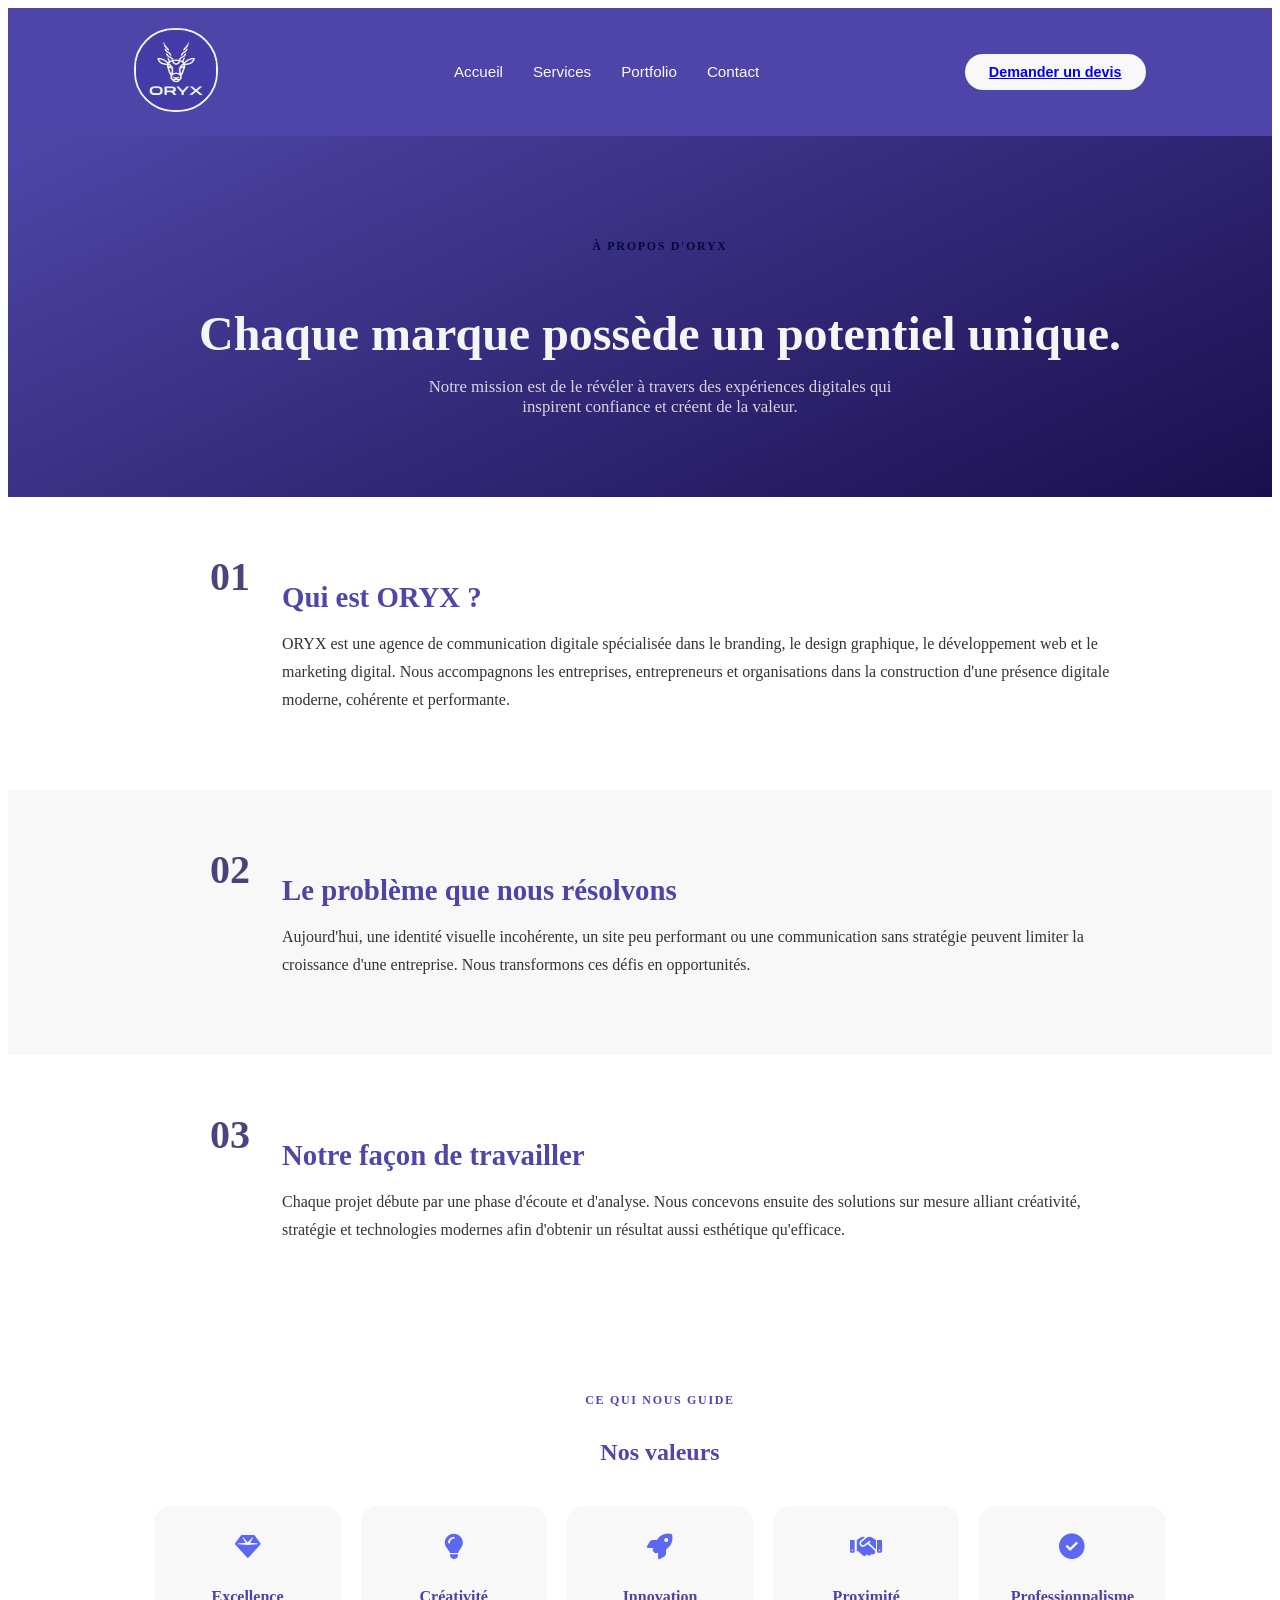
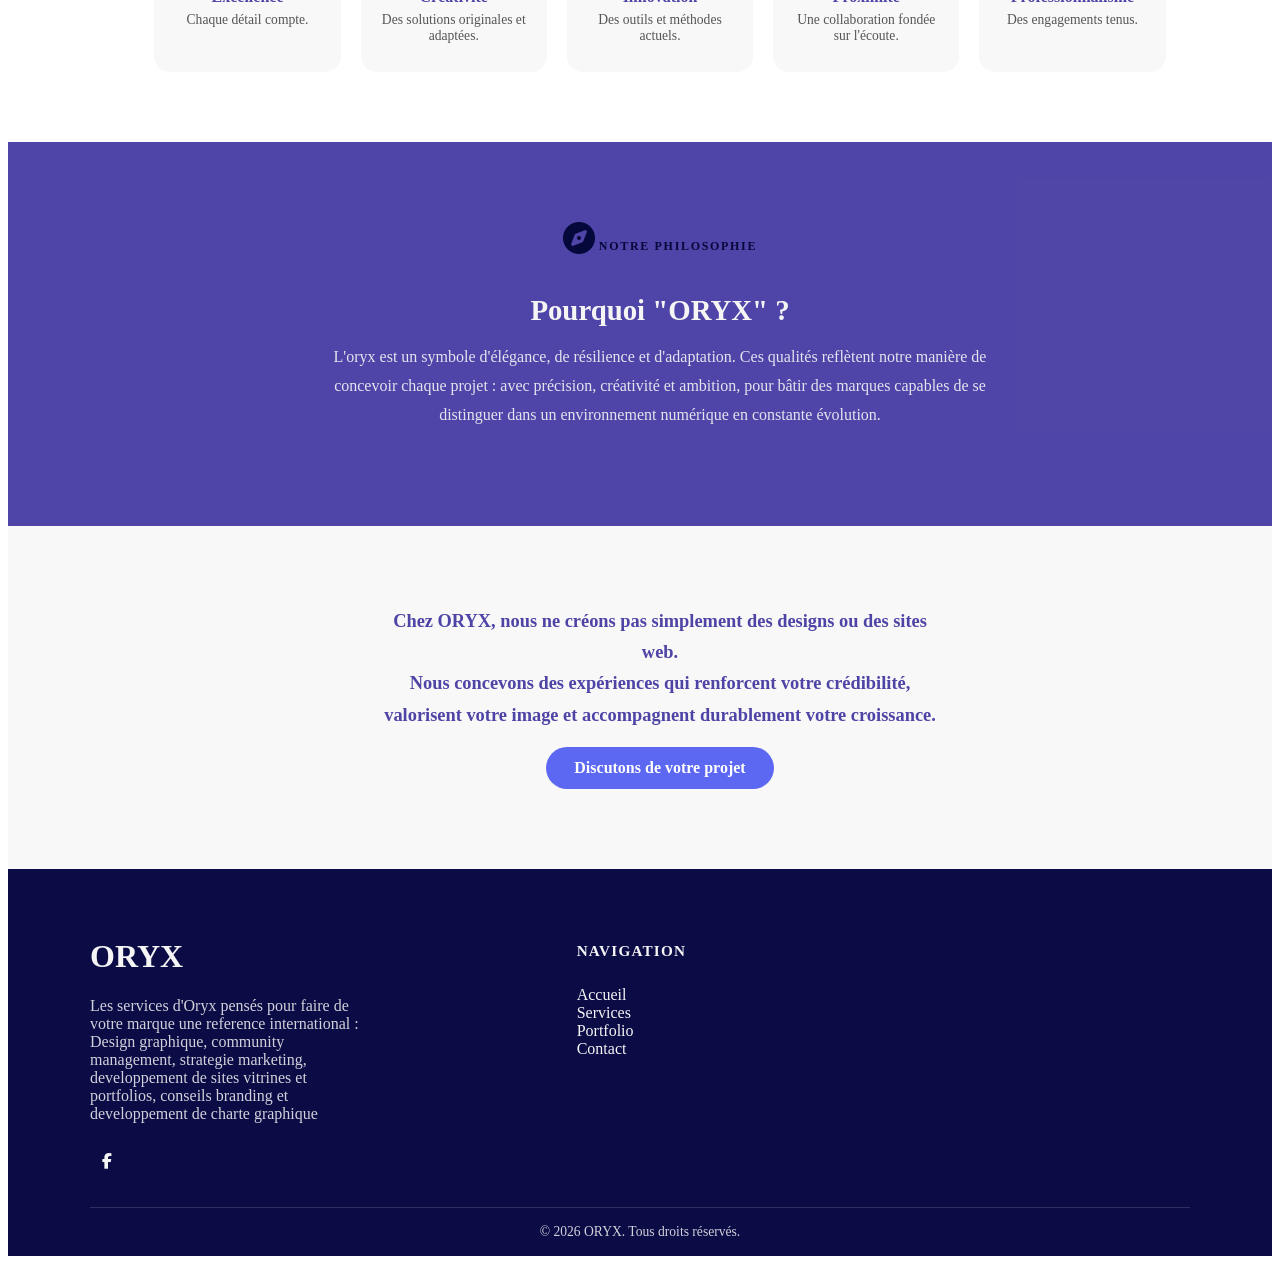
==== a_propos_2.html @ 918671f8 "correction des liens cassés" ====
<!DOCTYPE html>
<html lang="fr">

<head>
    <meta charset="UTF-8">
    <meta name="viewport" content="width=device-width, initial-scale=1.0">
    <meta name="description" content="À propos d'ORYX — agence de communication digitale : branding, design graphique, développement web et marketing digital.">
    <title>À propos — ORYX</title>
    <link rel="stylesheet" href="https://cdnjs.cloudflare.com/ajax/libs/font-awesome/6.5.1/css/all.min.css">
    <link rel="stylesheet" href="a_propos_2.css"> </head>

<body>
    <header class="main-header">
        <div class="logo"> <img src="oryx_2_logo.png" style="height: 80px; width: 80px; border-radius: 40px; border: 2px solid #F1f1f1"> </div> <button class="burger" id="burgerBtn" aria-label="Ouvrir le menu">     <i class="fa-solid fa-bars"></i>   </button>
        <nav class="navigation">
            <ul class="nav-links" style="list-style: none;">
                <li><span id="cta-devis-whatsapp-mobile" class="CTA-mobile" style="color: #12058abd;">Demander un devis</span></li>
                <li><a href="index.html#accueil">Accueil</a></li>
                <li><a href="index.html#services">Services</a></li>
                <li><a href="index.html#portfolio">Portfolio</a></li>
                <li><a href="index.html#contact">Contact</a></li>
            </ul>
        </nav>
        <!-- 3. Le Bouton d'action sécurisé pour contrer les bots -->
        <div class="header-action"> <span id="cta-devis-whatsapp" class="CTA">Demander un devis</span> </div>
    </header>
    <!-- ===================================================== 1. ACCROCHE ====================================================== -->
    <section class="about-hero">
        <div class="container text-center"> <span class="about-eyebrow">À propos d'ORYX</span>
            <h1>Chaque marque possède un potentiel unique.</h1>
            <p class="about-hero-text">Notre mission est de le révéler à travers des expériences digitales qui inspirent confiance et créent de la valeur.</p>
        </div>
    </section>
    <!-- ===================================================== 2. QUI EST ORYX ====================================================== -->
    <section class="about-block">
        <div class="container">
            <div class="about-block-inner"> <span class="about-number">01</span>
                <div>
                    <h2>Qui est ORYX ?</h2>
                    <p>ORYX est une agence de communication digitale spécialisée dans le branding, le design graphique, le développement web et le marketing digital. Nous accompagnons les entreprises, entrepreneurs et organisations dans la construction d'une
                        présence digitale moderne, cohérente et performante.</p>
                </div>
            </div>
        </div>
    </section>
    <!-- ===================================================== 3. LE PROBLEME QUE VOUS RESOLVEZ ====================================================== -->
    <section class="about-block about-block-alt">
        <div class="container">
            <div class="about-block-inner"> <span class="about-number">02</span>
                <div>
                    <h2>Le problème que nous résolvons</h2>
                    <p>Aujourd'hui, une identité visuelle incohérente, un site peu performant ou une communication sans stratégie peuvent limiter la croissance d'une entreprise. Nous transformons ces défis en opportunités.</p>
                </div>
            </div>
        </div>
    </section>
    <!-- ===================================================== 4. NOTRE FACON DE TRAVAILLER ====================================================== -->
    <section class="about-block">
        <div class="container">
            <div class="about-block-inner"> <span class="about-number">03</span>
                <div>
                    <h2>Notre façon de travailler</h2>
                    <p>Chaque projet débute par une phase d'écoute et d'analyse. Nous concevons ensuite des solutions sur mesure alliant créativité, stratégie et technologies modernes afin d'obtenir un résultat aussi esthétique qu'efficace.</p>
                </div>
            </div>
        </div>
    </section>
    <!-- ===================================================== 5. NOS VALEURS ====================================================== -->
    <section class="values-section">
        <div class="container">
            <div class="text-center mb-4"> <span class="about-eyebrow">Ce qui nous guide</span>
                <h2>Nos valeurs</h2>
            </div>
            <div class="value-grid">
                <div class="value-card"> <i class="fa-solid fa-gem"></i>
                    <h3>Excellence</h3>
                    <p>Chaque détail compte.</p>
                </div>
                <div class="value-card"> <i class="fa-solid fa-lightbulb"></i>
                    <h3>Créativité</h3>
                    <p>Des solutions originales et adaptées.</p>
                </div>
                <div class="value-card"> <i class="fa-solid fa-rocket"></i>
                    <h3>Innovation</h3>
                    <p>Des outils et méthodes actuels.</p>
                </div>
                <div class="value-card"> <i class="fa-solid fa-handshake"></i>
                    <h3>Proximité</h3>
                    <p>Une collaboration fondée sur l'écoute.</p>
                </div>
                <div class="value-card"> <i class="fa-solid fa-circle-check"></i>
                    <h3>Professionnalisme</h3>
                    <p>Des engagements tenus.</p>
                </div>
            </div>
        </div>
    </section>
    <!-- ===================================================== NOTRE PHILOSOPHIE ====================================================== -->
    <section class="philosophy-section">
        <div class="container">
            <div class="philosophy-inner"> <i class="fa-solid fa-compass philosophy-icon" style="color: #05083a;"></i> <span class="about-eyebrow" style="color: #05083a">Notre philosophie</span>
                <h2>Pourquoi "ORYX" ?</h2>
                <p>L'oryx est un symbole d'élégance, de résilience et d'adaptation. Ces qualités reflètent notre manière de concevoir chaque projet : avec précision, créativité et ambition, pour bâtir des marques capables de se distinguer dans un environnement
                    numérique en constante évolution.</p>
            </div>
        </div>
    </section>
    <!-- ===================================================== 6. CONCLUSION ====================================================== -->
    <section class="about-conclusion">
        <div class="container text-center">
            <p>Chez ORYX, nous ne créons pas simplement des designs ou des sites web.<br>Nous concevons des expériences qui renforcent votre crédibilité, valorisent votre image et accompagnent durablement votre croissance.</p> <a href="index.html#contact"
                class="btn btn-primary mt-3">Discutons de votre projet</a> </div>
    </section>
    <!-- ===================================================== Footer ====================================================== -->
    <footer class="site-footer pt-5 pb-3 mt-5">
        <div class="container">
            <div class="row g-4 footer-row">
                <div class="col-12 col-md-4">
                    <h1 class="titre fs-4" style="color: whitesmoke;">ORYX</h1>
                    <p class="mt-2 mb-0" style="max-width: 34ch;"> Les services d'Oryx pensés pour faire de votre marque une reference international : Design graphique, community management, strategie marketing, developpement de sites vitrines et portfolios, conseils branding et developpement de charte
                        graphique </p>
                    <div class="social-footer"> <a href="https://www.facebook.com/settings?tab=profile&view" aria-label="Facebook"><i class="fab fa-facebook-f" style="margin-right:10px;"></i></a></div>

                </div>
                <div class="col-6 col-md-4">
                    <h5>Navigation</h5>
                    <ul class="list-unstyled mt-3" style="list-style: none;">
                        <li><a href="index.html#accueil">Accueil</a></li>
                        <li><a href="index.html#services">Services</a></li>
                        <li><a href="index.html#portfolio">Portfolio</a></li>
                        <li><a href="index.html#contact">Contact</a></li>
                    </ul>
                </div>
            </div>
            <div class="footer-bottom text-center pt-3 mt-4"> &copy; <span id="year"></span> ORYX. Tous droits réservés. </div>
        </div>
    </footer>
    <script>
        document.getElementById('year').textContent = new Date().getFullYear();
    </script>
    <script>
        window.addEventListener('DOMContentLoaded', () => {
            const indicatifPays = "227";
            const partie1 = "81";
            const partie2 = "08";
            const partie3 = "39";
            const partie4 = "51";
            const message = "Bonjour M. le CEO de la marque Oryx, je souhaite obtenir un devis pour mon projet Merci! ";
            const messageEncode = encodeURIComponent(message);
            const lienWhatsappDevis = `https://wa.me/${indicatifPays}${partie1}${partie2}${partie3}${partie4}?text=${messageEncode}`;

            // Injection du bouton dans le site version desktop   
            const conteneur1 = document.getElementById('cta-devis-whatsapp');
            if (conteneur1) {
                conteneur1.innerHTML = `<a href="${lienWhatsappDevis} " target="_blank " class="btn-devis ">Demander un devis</a>`;
            }
            // Injection du bouton dans le menu mobile 
            const conteneur2 = document.getElementById('cta-devis-whatsapp-mobile');
            if (conteneur2) {
                conteneur2.innerHTML = `<a href="${lienWhatsappDevis} " target="_blank " class="btn-devis ">Demander un devis</a>`;
            }

        });
    </script>
    <script>
        const burgerBtn = document.getElementById('burgerBtn');
        const navLinks = document.querySelector('.nav-links');
        if (burgerBtn && navLinks) {
            burgerBtn.addEventListener('click', () => {
                navLinks.classList.toggle('open');
            });
            navLinks.querySelectorAll('a').forEach(el => {
                el.addEventListener('click', () => {
                    navLinks.classList.remove('open');
                });
            });
        }
    </script>
</body>

</html>
---- a_propos_2.css ----
/* =========================================== ========== PAGE "À PROPOS" =========================================== =========== */

 :root {
    --bleu-marine: rgb(11, 11, 70);
    --bleu-bloc: rgb(10, 10, 179);
    --rouge: rgb(240, 5, 5);
    --gris-clair: rgb(241, 238, 238);
    --bleu-ergonomie: rgb(39, 93, 158);
    --bleu-time: rgb(19, 19, 167);
    --bleu-heure: rgb(45, 45, 214);
    --bleu-header: rgb(240, 240, 248);
    --radius: 16px;
    --ease: 220ms cubic-bezier(.22, .61, .36, 1);
    --font-display: 'Fraunces', Georgia, serif;
    --font-body: 'Poppins', sans-serif;
}

.container {
    width: 100%;
    max-width: 1100px;
    margin: 0 auto;
    padding: 0 20px;
}

.row {
    display: flex;
    flex-wrap: wrap;
    margin: 0 -0.75rem;
}

.col-12 {
    flex: 0 0 100%;
    max-width: 100%;
    padding: 0 0.75rem;
}

.col-6 {
    flex: 0 0 50%;
    max-width: 50%;
    padding: 0 0.75rem;
}

.mb-4 {
    margin-bottom: 1.5rem;
}

.mt-2 {
    margin-top: 0.5rem;
}

.mt-3 {
    margin-top: 1rem;
}

.mt-4 {
    margin-top: 1.5rem;
}

.pt-3 {
    padding-top: 1rem;
}

.pt-5 {
    padding-top: 3rem;
}

.pb-3 {
    padding-bottom: 1rem;
}

.text-center {
    text-align: center;
}

.list-unstyled {
    list-style: none;
    padding-left: 0;
}

@media (min-width: 768px) {
    .col-md-4 {
        flex: 0 0 33.3333%;
        max-width: 33.3333%;
    }
}


/* =========================================== ========== HEADER / NAV =========================================== ========== */

.main-header {
    display: flex;
    align-items: center;
    justify-content: space-between;
    padding: 20px 10%;
    font-family: 'Arial', sans-serif;
    background: #12058abd;
}

.nav-links {
    display: flex;
    list-style: none;
    gap: 30px;
    margin: 0;
    padding: 0;
}

.nav-links a {
    text-decoration: none;
    color: #F8F8F8;
    font-size: 0.95rem;
    font-weight: 500;
    transition: color 0.3s ease;
    text-transform: none;
}

.nav-links a:hover,
.nav-links a.active {
    color: #111111;
}

.CTA {
    display: inline-block;
    background-color: #f8f8f8;
    color: #12058abd;
    text-decoration: none;
    padding: 10px 24px;
    border-radius: 20px;
    font-size: 0.9rem;
    font-weight: bold;
    transition: background-color 0.3s ease;
}

.CTA-mobile {
    display: none;
    background: none;
    text-decoration: none;
}
.nav-cta-mobile {
    display: none;
}
#cta-devis-whatsapp-mobile{
    display: none;
}
.burger {
    display: none;
    background: none;
    border: none;
    color: #F8F8F8;
    font-size: 1.5rem;
    padding: 10px;
    cursor: pointer;
}


/* =========================================== ========== CONTENU =========================================== ========== */

.about-eyebrow {
    display: inline-block;
    text-transform: uppercase;
    letter-spacing: 0.14em;
    font-size: 0.75rem;
    font-weight: 700;
    color: #12058abd;
    margin-bottom: 0.75rem;
}

.about-hero {
    background: linear-gradient(155deg, #12058abd 0%, #1a0f4d 100%);
    color: whitesmoke;
    padding: 100px 10% 80px;
    text-align: center;
}

.about-hero .about-eyebrow {
    color: #05083a;
}

.about-hero h1 {
    font-size: clamp(1.8rem, 1.2rem + 2.5vw, 3rem);
    font-weight: 800;
    margin-bottom: 1rem;
}

.about-hero-text {
    max-width: 60ch;
    margin: 0 auto;
    font-size: 1.05rem;
    color: rgba(245, 245, 245, 0.85);
}

.about-block {
    padding: 60px 10%;
    background-color: #ffffff;
}

.about-block-alt {
    background-color: #f8f8f8;
}

.about-block-inner {
    display: flex;
    align-items: flex-start;
    gap: 2rem;
    max-width: 900px;
    margin: 0 auto;
}

.about-number {
    font-size: 2.5rem;
    font-weight: 800;
    color: #0b044ebd;
    line-height: 1;
    flex: 0 0 auto;
}

.about-block-inner h2 {
    color: #12058abd;
    font-weight: 700;
    margin-bottom: 0.75rem;
    font-size: clamp(1.4rem, 1.2rem + 1vw, 1.8rem);
}

.about-block-inner p {
    color: #333;
    line-height: 1.75;
    font-size: 1rem;
}

.values-section {
    padding: 70px 10%;
    background-color: #ffffff;
    text-align: center;
}

.values-section h2 {
    color: #12058abd;
    font-weight: 700;
}

.value-grid {
    display: grid;
    grid-template-columns: repeat(5, 1fr);
    gap: 1.25rem;
    margin-top: 2.5rem;
}

.value-card {
    background-color: #f8f8f8;
    border-radius: 16px;
    padding: 1.75rem 1.25rem;
    transition: transform 0.25s ease, boxshadow 0.25s ease;
}

.value-card:hover {
    transform: translateY(-6px);
    box-shadow: 0 12px 24px rgba(18, 5, 138, 0.12);
}

.value-card i {
    font-size: 1.6rem;
    color: #5c67f2;
    margin-bottom: 0.75rem;
}

.value-card h3 {
    font-size: 1rem;
    font-weight: 700;
    color: #12058abd;
    margin-bottom: 0.4rem;
}

.value-card p {
    font-size: 0.85rem;
    color: #555;
    margin: 0;
}

.philosophy-section {
    background: #12058abd;
    color: whitesmoke;
    padding: 80px 10%;
    text-align: center;
}

.philosophy-inner {
    max-width: 700px;
    margin: 0 auto;
}

.philosophy-icon {
    font-size: 2rem;
    color: #f8c5c5;
    margin-bottom: 1rem;
}

.philosophy-section .about-eyebrow {
    color: #f8c5c5;
}

.philosophy-section h2 {
    font-size: clamp(1.4rem, 1.1rem + 1.2vw, 1.8rem);
    font-weight: 700;
    margin-bottom: 1rem;
}

.philosophy-section p {
    line-height: 1.8;
    color: rgba(245, 245, 245, 0.9);
}

.about-conclusion {
    padding: 80px 10%;
    background-color: #f8f8f8;
    text-align: center;
}

.about-conclusion p {
    max-width: 60ch;
    margin: 0 auto;
    font-size: clamp(1rem, 0.9rem + 0.5vw, 1.15rem);
    font-weight: 600;
    color: #12058abd;
    line-height: 1.7;
}

.btn {
    padding: 12px 28px;
    border-radius: 25px;
    text-decoration: none;
    font-weight: bold;
    display: inline-block;
}

.btn-primary {
    background-color: #5c67f2;
    color: #ffffff;
}


/* =========================================== ========== Footer =========================================== ========== */

footer.site-footer {
    background-color: var(--bleu-marine);
    color: rgba(245, 245, 245, 0.85);
}

footer.site-footer a {
    color: whitesmoke;
    text-decoration: none;
    transition: color var(--ease);
}

footer.site-footer a:hover {
    color: yellow;
}

footer.site-footer h5 {
    font-family: 'poppins';
    font-weight: 600;
    color: whitesmoke;
    font-size: 0.95rem;
    text-transform: uppercase;
    letter-spacing: 0.08em;
}

.footer-bottom {
    border-top: 1px solid rgba(245, 245, 245, 0.15);
    font-size: 0.85rem;
}

.footer-row {
    display: flex;
    flex-wrap: wrap;
    justify-content: flex-start;
    gap: 6rem;
    width: 100%;
}

.social-footer a {
    display: inline-flex;
    align-items: center;
    justify-content: center;
    width: 44px;
    height: 44px;
}


/* =========================================== ========== RESPONSIVE — TABLETTE (≤ 900px) =========================================== ========== */

@media (max-width: 900px) {
    .value-grid {
        grid-template-columns: repeat(2, 1fr);
    }
    .about-block-inner {
        flex-direction: column;
        gap: 0.75rem;
    }
}


/* =========================================== ========== RESPONSIVE — MOBILE (≤ 768px) : header / burger =========================================== ========== */

@media (max-width: 768px) {
    .main-header {
            position: relative;
            padding: 15px 5%;
            justify-content: space-between;
        }
        .logo {
            order: 1;
        }
        .header-action {
            display: none;
        }
        .burger {
            display: block;
            order: 2;
            margin-left: auto;
        }
        .nav-links {
            display: none;
            position: absolute;
            top: 100%;
            left: 0;
            right: 0;
            flex-direction: column;
            background: #12058abd;
            padding: 20px;
            gap: 16px;
            z-index: 10;
        }
        .nav-links.open {
            display: flex;
        }
        .nav-links a {
            display: block;
            padding: 10px 4px;
        }
        #cta-devis-whatsapp-mobile {
            display: inline-block;
            background-color: #f8f8f8;
            color: #12058abd;
            text-decoration: none;
            padding: 10px 24px;
            border-radius: 20px;
            font-weight: bold;
            text-align: center;
            cursor: pointer;
        }
}

.nav-cta-mobile {
    order: -1;
}

.CTA-mobile {
    display: inline-block;
    background-color: #f8f8f8;
    color: #12058abd;
    text-decoration: none;
    padding: 10px 24px;
    border-radius: 20px;
    font-weight: bold;
    text-align: center;
}


/* =========================================== ========== RESPONSIVE — PETIT MOBILE (≤ 600px) ===================================================== */

@media (max-width: 600px) {
    .value-grid {
        grid-template-columns: 1fr;
    }
    .about-hero,
    .about-block,
    .values-section,
    .philosophy-section,
    .about-conclusion {
        padding-left: 6%;
        padding-right: 6%;
    }
    .footer-row {
        flex-direction: column;
        gap: 2rem;
    }
}
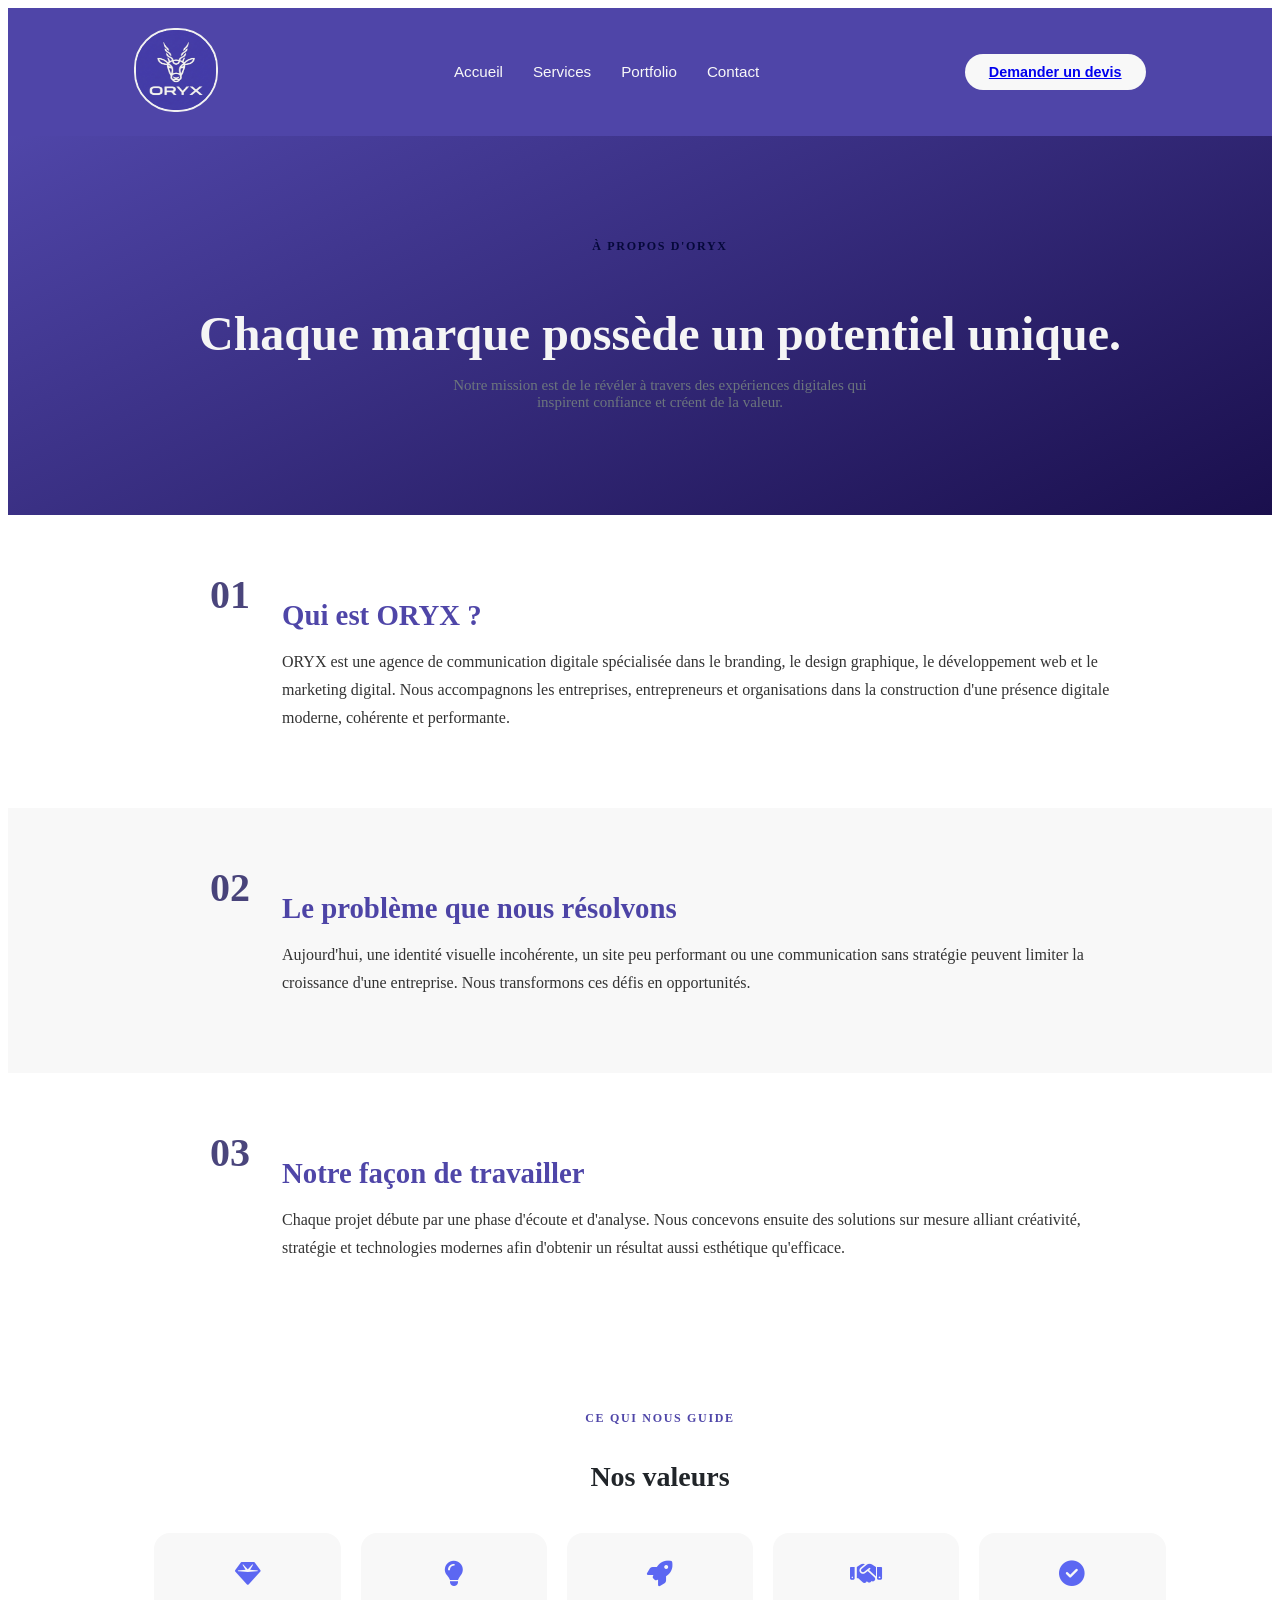
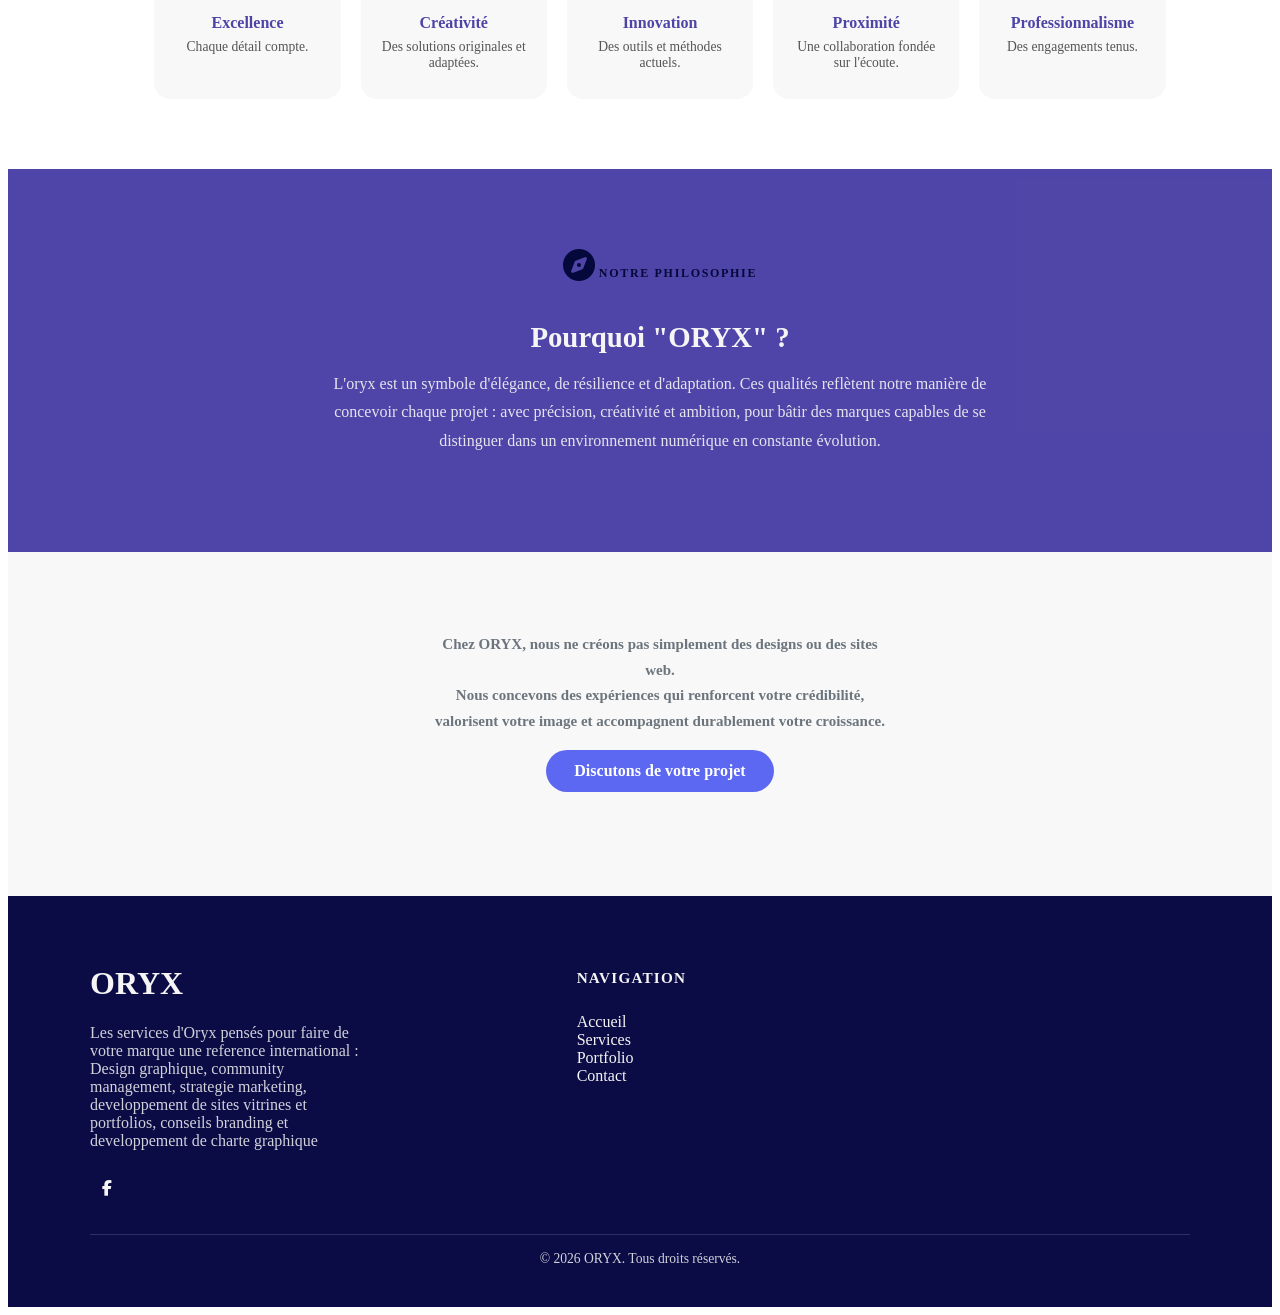
==== commit 91ad3f36: "modification du portfolio, de la section contact, créaton du dossier api et du fichier contact.js" ====
--- a/a_propos_2.html
+++ b/a_propos_2.html
@@ -7,7 +7,9 @@
     <meta name="description" content="À propos d'ORYX — agence de communication digitale : branding, design graphique, développement web et marketing digital.">
     <title>À propos — ORYX</title>
     <link rel="stylesheet" href="https://cdnjs.cloudflare.com/ajax/libs/font-awesome/6.5.1/css/all.min.css">
-    <link rel="stylesheet" href="a_propos_2.css"> </head>
+    <link rel="stylesheet" href="a_propos_2.css">
+    <link rel="stylesheet" href="oryx-effects.css">
+</head>
 
 <body>
     <header class="main-header">
@@ -25,14 +27,14 @@
         <div class="header-action"> <span id="cta-devis-whatsapp" class="CTA">Demander un devis</span> </div>
     </header>
     <!-- ===================================================== 1. ACCROCHE ====================================================== -->
-    <section class="about-hero">
+    <section class="about-hero reveal">
         <div class="container text-center"> <span class="about-eyebrow">À propos d'ORYX</span>
             <h1>Chaque marque possède un potentiel unique.</h1>
             <p class="about-hero-text">Notre mission est de le révéler à travers des expériences digitales qui inspirent confiance et créent de la valeur.</p>
         </div>
     </section>
     <!-- ===================================================== 2. QUI EST ORYX ====================================================== -->
-    <section class="about-block">
+    <section class="about-block reveal">
         <div class="container">
             <div class="about-block-inner"> <span class="about-number">01</span>
                 <div>
@@ -44,7 +46,7 @@
         </div>
     </section>
     <!-- ===================================================== 3. LE PROBLEME QUE VOUS RESOLVEZ ====================================================== -->
-    <section class="about-block about-block-alt">
+    <section class="about-block about-block-alt reveal">
         <div class="container">
             <div class="about-block-inner"> <span class="about-number">02</span>
                 <div>
@@ -55,7 +57,7 @@
         </div>
     </section>
     <!-- ===================================================== 4. NOTRE FACON DE TRAVAILLER ====================================================== -->
-    <section class="about-block">
+    <section class="about-block reveal">
         <div class="container">
             <div class="about-block-inner"> <span class="about-number">03</span>
                 <div>
@@ -68,27 +70,27 @@
     <!-- ===================================================== 5. NOS VALEURS ====================================================== -->
     <section class="values-section">
         <div class="container">
-            <div class="text-center mb-4"> <span class="about-eyebrow">Ce qui nous guide</span>
+            <div class="text-center mb-4 reveal"> <span class="about-eyebrow">Ce qui nous guide</span>
                 <h2>Nos valeurs</h2>
             </div>
             <div class="value-grid">
-                <div class="value-card"> <i class="fa-solid fa-gem"></i>
+                <div class="value-card reveal reveal-delay-1"> <i class="fa-solid fa-gem"></i>
                     <h3>Excellence</h3>
                     <p>Chaque détail compte.</p>
                 </div>
-                <div class="value-card"> <i class="fa-solid fa-lightbulb"></i>
+                <div class="value-card reveal reveal-delay-2"> <i class="fa-solid fa-lightbulb"></i>
                     <h3>Créativité</h3>
                     <p>Des solutions originales et adaptées.</p>
                 </div>
-                <div class="value-card"> <i class="fa-solid fa-rocket"></i>
+                <div class="value-card reveal reveal-delay-3"> <i class="fa-solid fa-rocket"></i>
                     <h3>Innovation</h3>
                     <p>Des outils et méthodes actuels.</p>
                 </div>
-                <div class="value-card"> <i class="fa-solid fa-handshake"></i>
+                <div class="value-card reveal reveal-delay-1"> <i class="fa-solid fa-handshake"></i>
                     <h3>Proximité</h3>
                     <p>Une collaboration fondée sur l'écoute.</p>
                 </div>
-                <div class="value-card"> <i class="fa-solid fa-circle-check"></i>
+                <div class="value-card reveal reveal-delay-2"> <i class="fa-solid fa-circle-check"></i>
                     <h3>Professionnalisme</h3>
                     <p>Des engagements tenus.</p>
                 </div>
@@ -96,7 +98,7 @@
         </div>
     </section>
     <!-- ===================================================== NOTRE PHILOSOPHIE ====================================================== -->
-    <section class="philosophy-section">
+    <section class="philosophy-section reveal">
         <div class="container">
             <div class="philosophy-inner"> <i class="fa-solid fa-compass philosophy-icon" style="color: #05083a;"></i> <span class="about-eyebrow" style="color: #05083a">Notre philosophie</span>
                 <h2>Pourquoi "ORYX" ?</h2>
@@ -106,7 +108,7 @@
         </div>
     </section>
     <!-- ===================================================== 6. CONCLUSION ====================================================== -->
-    <section class="about-conclusion">
+    <section class="about-conclusion reveal">
         <div class="container text-center">
             <p>Chez ORYX, nous ne créons pas simplement des designs ou des sites web.<br>Nous concevons des expériences qui renforcent votre crédibilité, valorisent votre image et accompagnent durablement votre croissance.</p> <a href="index.html#contact"
                 class="btn btn-primary mt-3">Discutons de votre projet</a> </div>
@@ -134,17 +136,18 @@
             </div>
             <div class="footer-bottom text-center pt-3 mt-4"> &copy; <span id="year"></span> ORYX. Tous droits réservés. </div>
         </div>
+
     </footer>
     <script>
         document.getElementById('year').textContent = new Date().getFullYear();
     </script>
     <script>
         window.addEventListener('DOMContentLoaded', () => {
-            const indicatifPays = "227";
-            const partie1 = "81";
-            const partie2 = "08";
-            const partie3 = "39";
-            const partie4 = "51";
+            const indicatifPays = " 227 ";
+            const partie1 = "81 ";
+            const partie2 = "08 ";
+            const partie3 = "39 ";
+            const partie4 = "51 ";
             const message = "Bonjour M. le CEO de la marque Oryx, je souhaite obtenir un devis pour mon projet Merci! ";
             const messageEncode = encodeURIComponent(message);
             const lienWhatsappDevis = `https://wa.me/${indicatifPays}${partie1}${partie2}${partie3}${partie4}?text=${messageEncode}`;
@@ -176,6 +179,7 @@
             });
         }
     </script>
+    <script src="oryx-effects.js "></script>
 </body>
 
 </html>
--- a/oryx-effects.css
+++ b/oryx-effects.css
@@ -0,0 +1,227 @@
+/* Animations au scroll — fondu + léger déplacement vers le haut */
+
+
+/* 1. RESET & VARIABLES */
+
+ :root {
+    --primary-color: #4e73df;
+    --primary-focus: rgba(78, 115, 223, 0.25);
+    --text-dark: #212529;
+    --text-muted: #6c757d;
+    --text-secondary: #495057;
+    --border-color: #dee2e6;
+    --error-color: #dc3545;
+    --bg-gradient: linear-gradient(135deg, #f5f7fa 0%, #c3cfe2 100%);
+}
+
+
+/* 2. LAYOUT */
+
+.formulaire {
+    width: 100%;
+    max-width: 550px;
+}
+
+.form-container {
+    background-color: rgba(216, 215, 215, 0.7);
+    border-radius: 20px;
+    padding: 40px;
+    box-shadow: 0 10px 30px rgba(58, 50, 50, 0.07);
+}
+
+
+/* 3. EN-TÊTE */
+
+.text-center {
+    text-align: center;
+    margin-bottom: 24px;
+}
+
+.text-center h2 {
+    font-weight: 700;
+    color: var(--text-dark);
+    font-size: 28px;
+    margin-bottom: 8px;
+}
+
+.text-center p {
+    color: var(--text-muted);
+    font-size: 15px;
+}
+
+
+/* 4. ÉLÉMENTS DE FORMULAIRE */
+
+.mb-3 {
+    margin-bottom: 16px;
+}
+
+.mb-4 {
+    margin-bottom: 24px;
+}
+
+
+/* Grille pour Prénom / Nom */
+
+.form-row {
+    display: flex;
+    gap: 16px;
+    margin-bottom: 16px;
+}
+
+.form-group {
+    flex: 1;
+    display: flex;
+    flex-direction: column;
+}
+
+.form-label {
+    font-weight: 600;
+    color: var(--text-secondary);
+    font-size: 14px;
+    margin-bottom: 8px;
+}
+
+.form-control,
+.form-select {
+    width: 100%;
+    padding: 10px 14px;
+    font-size: 15px;
+    border: 1px solid var(--border-color);
+    border-radius: 6px;
+    color: var(--text-dark);
+    outline: none;
+    transition: border-color 0.15s ease-in-out, box-shadow 0.15s ease-in-out;
+}
+
+.form-select {
+    appearance: none;
+    background-image: url("data:image/svg+xml,%3csvg xmlns='http://w3.org' viewBox='0 0 16 16'%3e%3cpath fill='none' stroke='%23343a40' stroke-linecap='round' stroke-linejoin='round' stroke-width='2' d='m2 5 6 6 6-6'/%3e%3c/svg%3e");
+    background-repeat: no-repeat;
+    background-position: right 12px center;
+    background-size: 16px 12px;
+    padding-right: 36px;
+}
+
+textarea.form-control {
+    resize: vertical;
+    min-height: 100px;
+}
+
+
+/* États au Focus */
+
+.form-control:focus,
+.form-select:focus {
+    border-color: var(--primary-color);
+    box-shadow: 0 0 0 4px var(--primary-focus);
+}
+
+
+/* Case à cocher */
+
+.check {
+    display: flex;
+    align-items: flex-start;
+    gap: 10px;
+}
+
+.check input {
+    width: 16px;
+    height: 16px;
+    margin-top: 2px;
+    cursor: pointer;
+}
+
+
+/* Bouton */
+
+.btn-submit {
+    width: 100%;
+    background-color: var(--primary-color);
+    color: #ffffff;
+    border: none;
+    padding: 12px;
+    font-size: 16px;
+    font-weight: 700;
+    border-radius: 6px;
+    cursor: pointer;
+    box-shadow: 0 4px 6px rgba(78, 115, 223, 0.15);
+    transition: background-color 0.15s ease;
+    display: flex;
+    align-items: center;
+    justify-content: center;
+    gap: 8px;
+}
+
+.btn-submit:hover {
+    background-color: #375acd;
+}
+
+
+/* 5. GESTION DES ERREURS DE VALIDATION */
+
+.invalid-feedback {
+    display: none;
+    color: var(--error-color);
+    font-size: 13px;
+    margin-top: 5px;
+}
+
+
+/* Quand le formulaire est soumis et invalide */
+
+.was-validated .form-control:invalid,
+.was-validated .form-select:invalid {
+    border-color: var(--error-color);
+}
+
+.was-validated .form-control:invalid~.invalid-feedback,
+.was-validated .form-select:invalid~.invalid-feedback,
+.was-validated .form-check-input:invalid~.invalid-feedback {
+    display: block;
+}
+
+
+/* Responsive Mobile */
+
+@media (max-width: 576px) {
+    .form-row {
+        flex-direction: column;
+        gap: 0;
+    }
+    .form-container {
+        padding: 24px;
+    }
+}
+
+.reveal {
+    opacity: 0;
+    transform: translateY(28px);
+    transition: opacity 0.7s ease, transform 0.7s ease;
+}
+
+.reveal.is-visible {
+    opacity: 1;
+    transform: translateY(0);
+}
+
+.reveal-delay-1 {
+    transition-delay: 0.1s;
+}
+
+.reveal-delay-2 {
+    transition-delay: 0.2s;
+}
+
+.reveal-delay-3 {
+    transition-delay: 0.3s;
+}
+
+@media (prefers-reduced-motion: reduce) {
+    .reveal {
+        opacity: 1;
+        transform: none;
+        transition: none;
+    }
+}
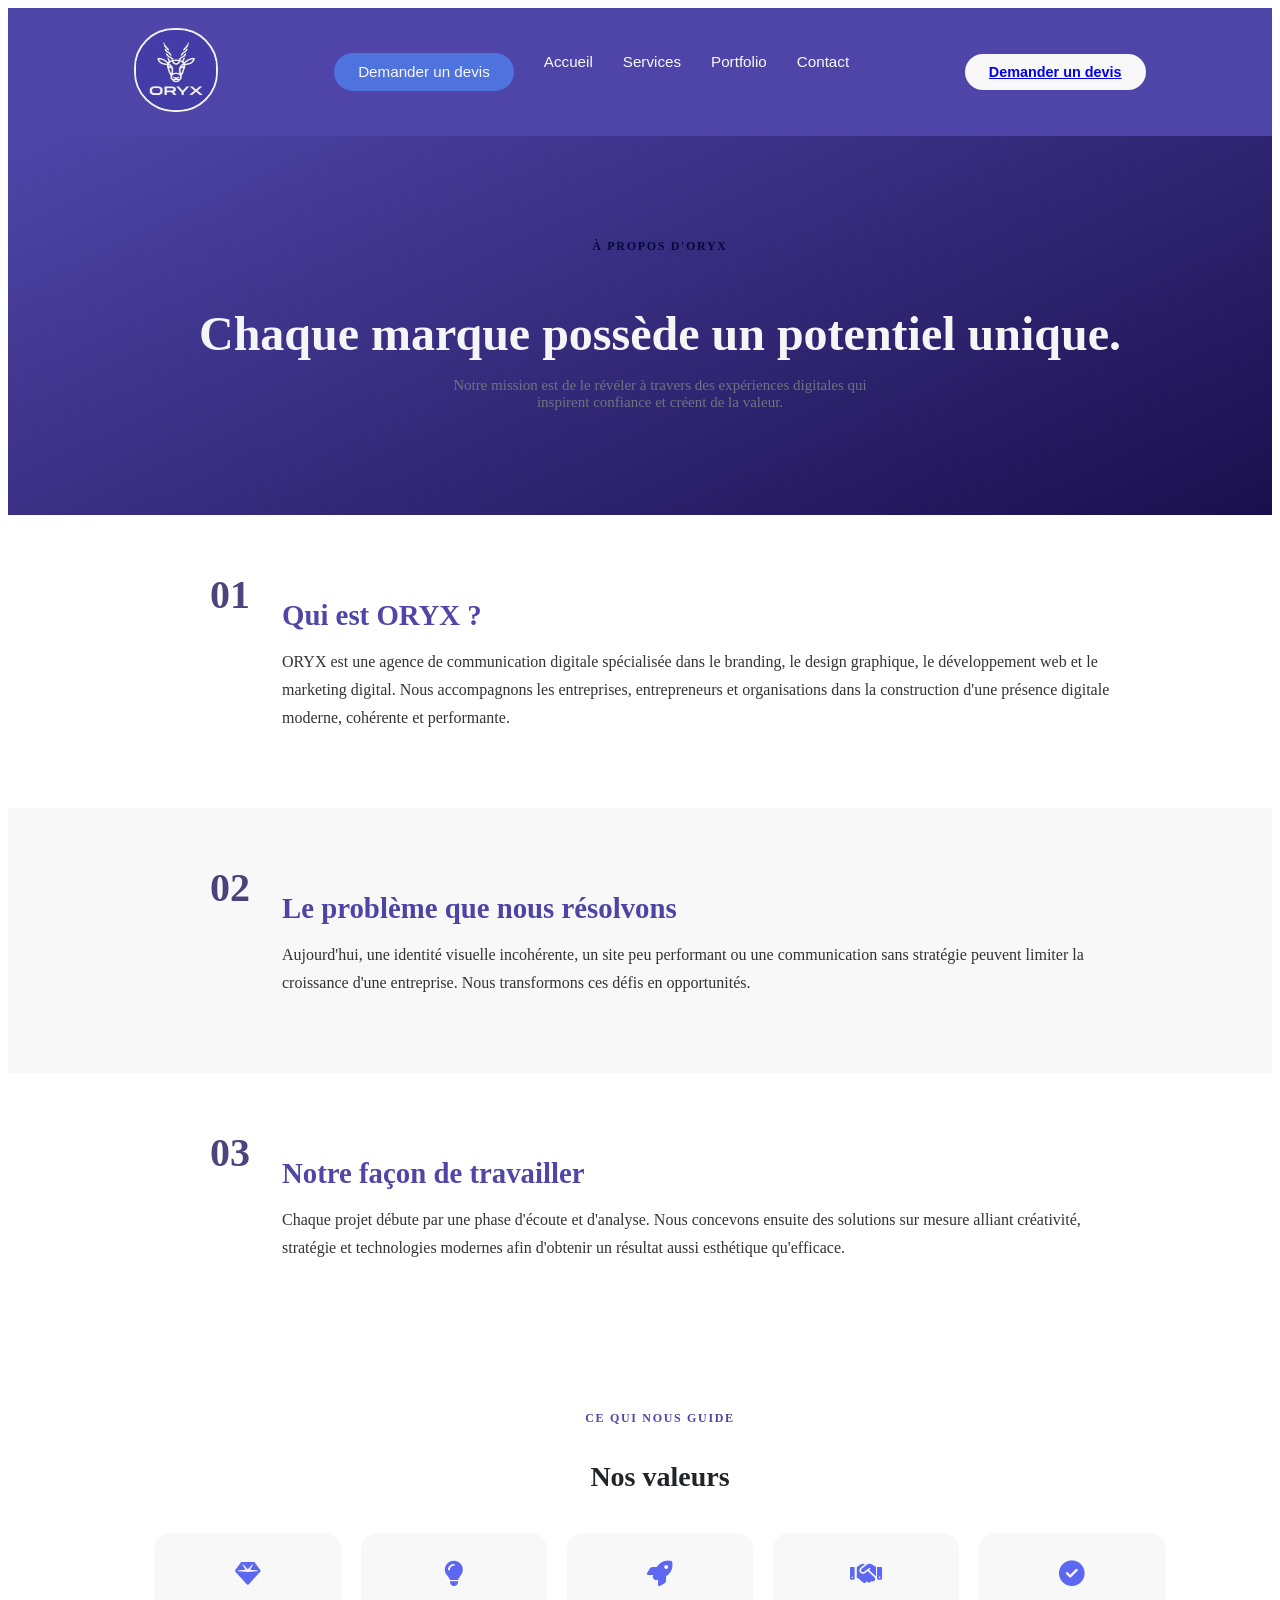
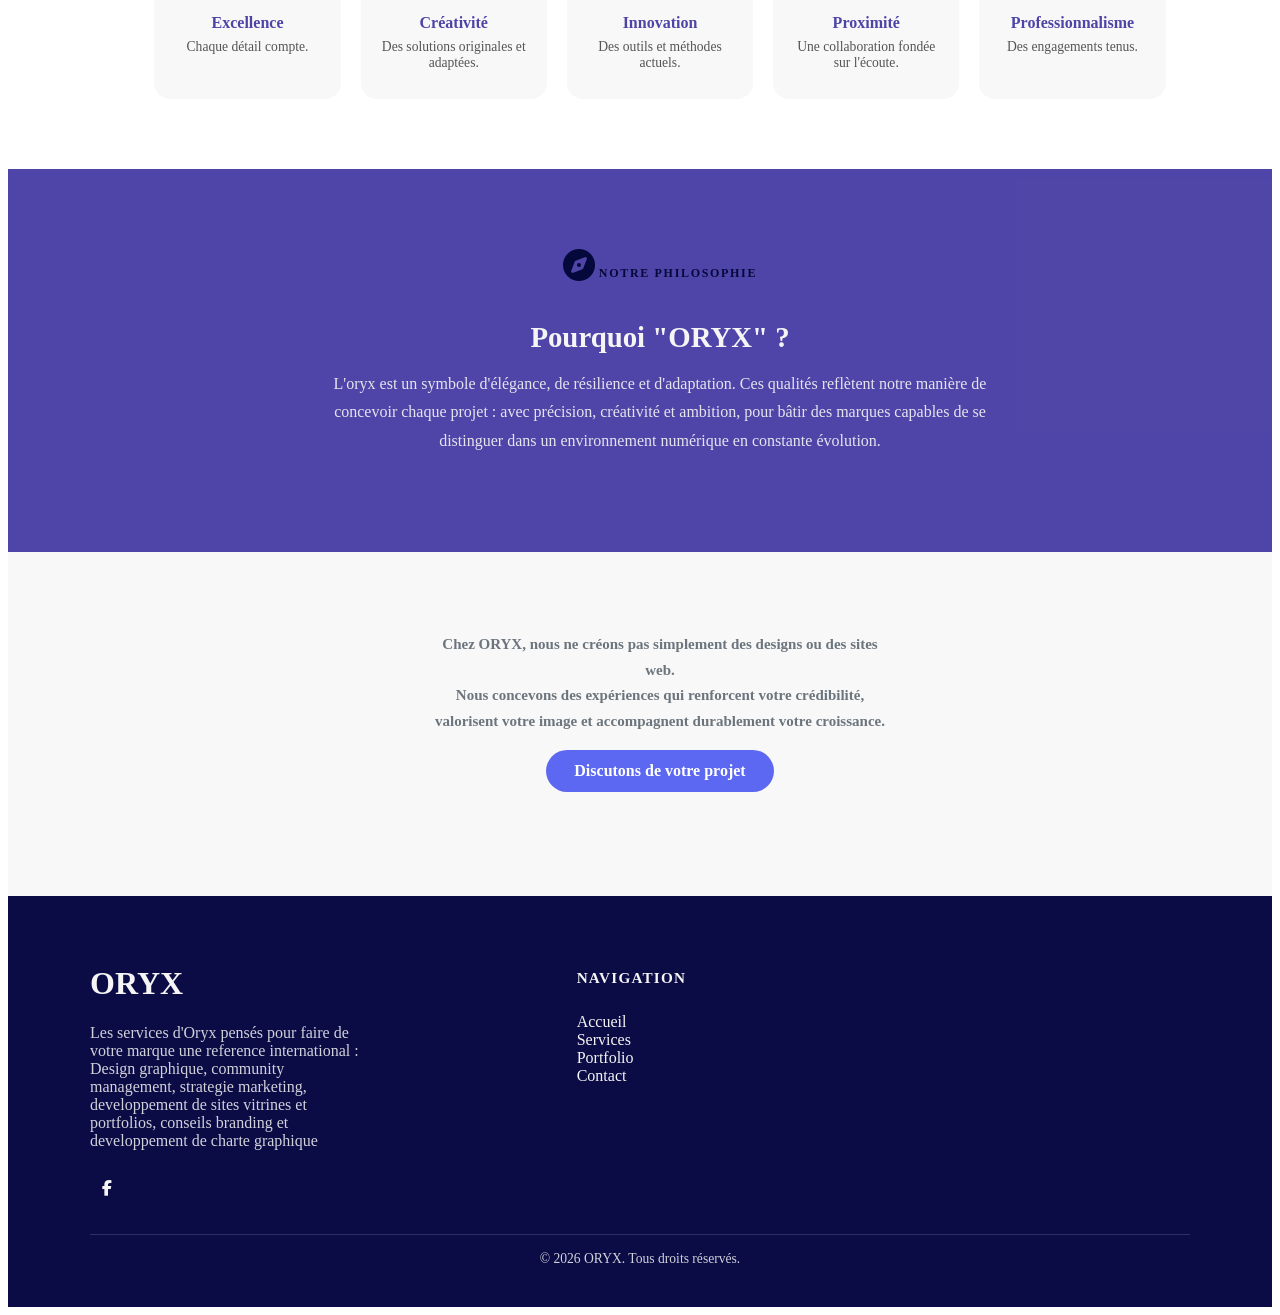
==== commit afa0165a: "finalisation de la mise à jour" ====
--- a/a_propos_2.html
+++ b/a_propos_2.html
@@ -16,7 +16,7 @@
         <div class="logo"> <img src="oryx_2_logo.png" style="height: 80px; width: 80px; border-radius: 40px; border: 2px solid #F1f1f1"> </div> <button class="burger" id="burgerBtn" aria-label="Ouvrir le menu">     <i class="fa-solid fa-bars"></i>   </button>
         <nav class="navigation">
             <ul class="nav-links" style="list-style: none;">
-                <li><span id="cta-devis-whatsapp-mobile" class="CTA-mobile" style="color: #12058abd;">Demander un devis</span></li>
+                <li><span id="cta_devis_whatsapp_mobile" class="CTA-mobile" style="color: #12058abd;">Demander un devis</span></li>
                 <li><a href="index.html#accueil">Accueil</a></li>
                 <li><a href="index.html#services">Services</a></li>
                 <li><a href="index.html#portfolio">Portfolio</a></li>
@@ -158,9 +158,10 @@
                 conteneur1.innerHTML = `<a href="${lienWhatsappDevis} " target="_blank " class="btn-devis ">Demander un devis</a>`;
             }
             // Injection du bouton dans le menu mobile 
-            const conteneur2 = document.getElementById('cta-devis-whatsapp-mobile');
+            const conteneur2 = document.getElementById('cta_devis_whatsapp_mobile');
             if (conteneur2) {
                 conteneur2.innerHTML = `<a href="${lienWhatsappDevis} " target="_blank " class="btn-devis ">Demander un devis</a>`;
+                cta_devis_whatsapp_mobile.style.backgroundColor = "#4e73df";
             }
 
         });
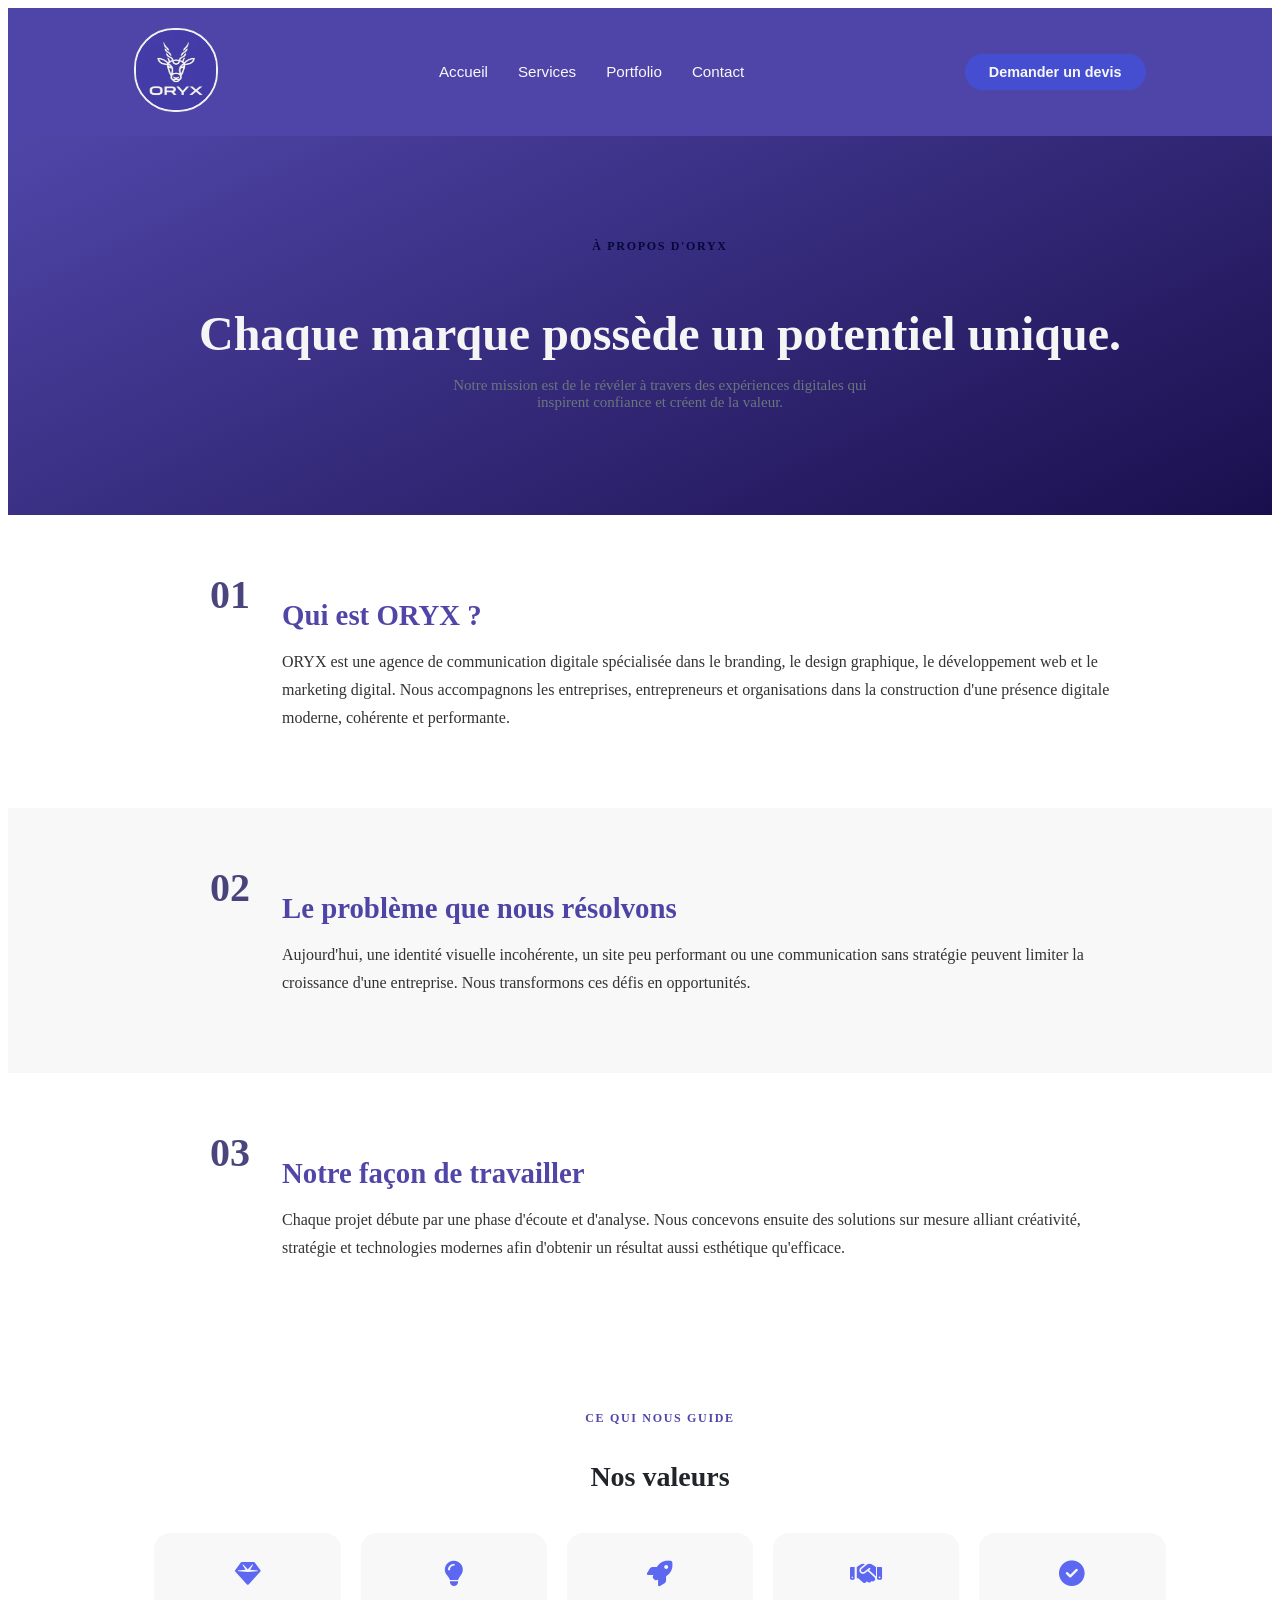
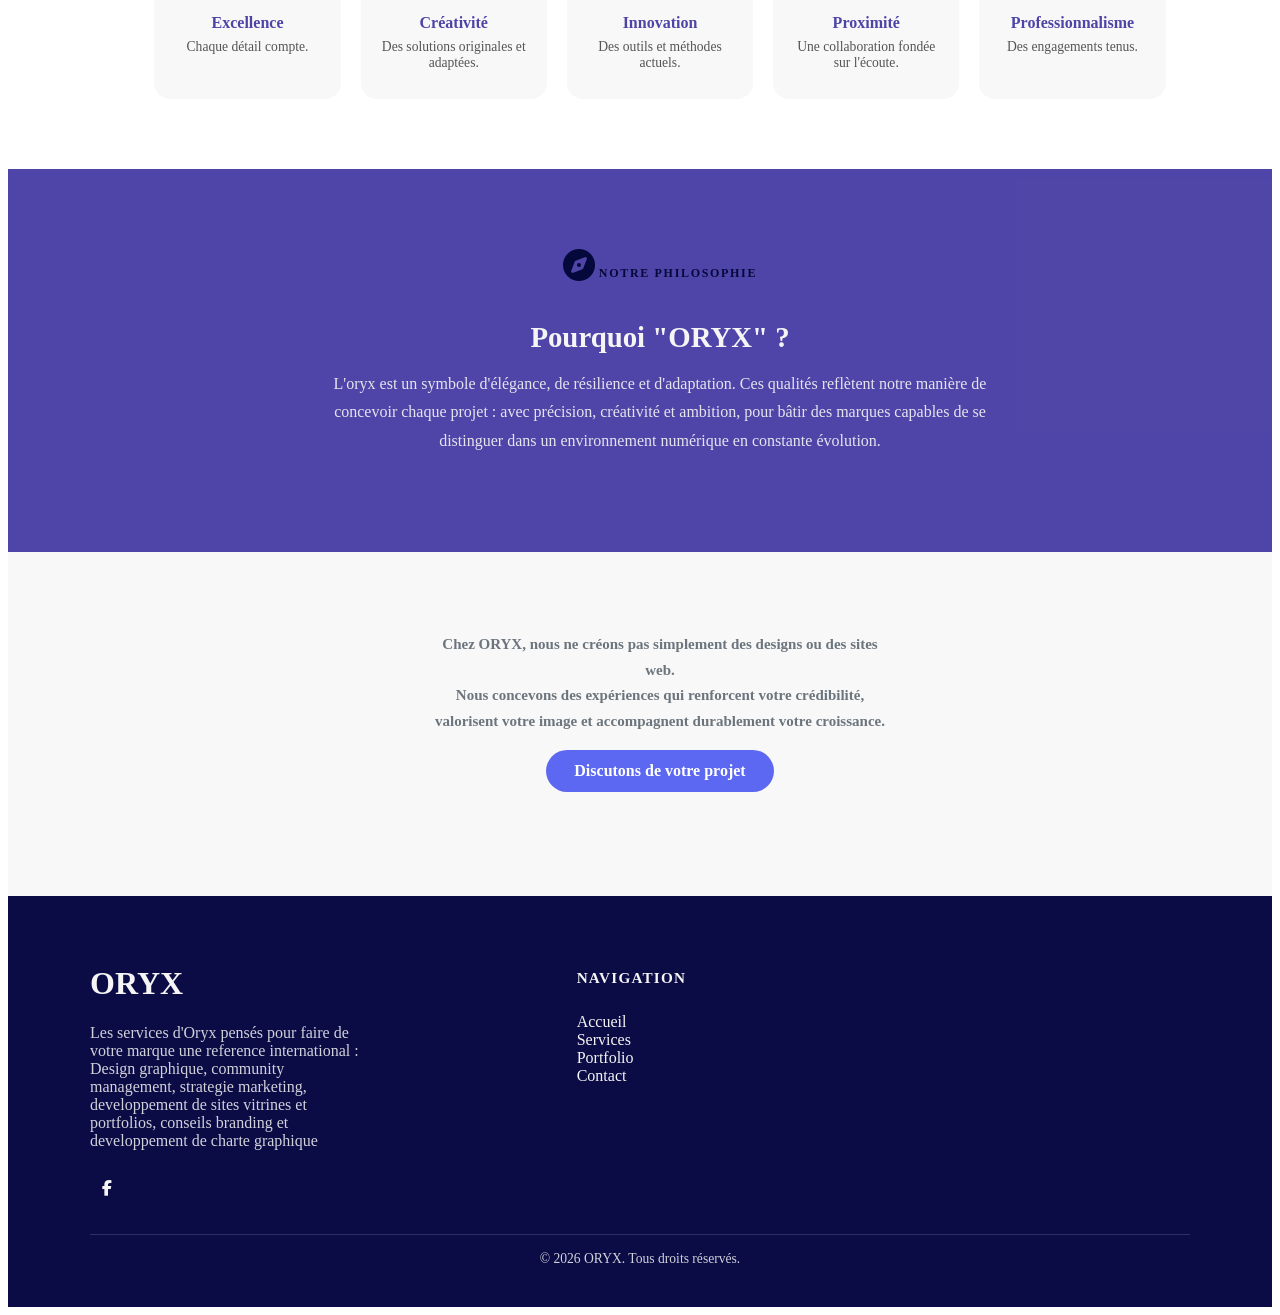
==== commit ee75d518: "correction de quelques bugs" ====
--- a/a_propos_2.html
+++ b/a_propos_2.html
@@ -15,8 +15,9 @@
     <header class="main-header">
         <div class="logo"> <img src="oryx_2_logo.png" style="height: 80px; width: 80px; border-radius: 40px; border: 2px solid #F1f1f1"> </div> <button class="burger" id="burgerBtn" aria-label="Ouvrir le menu">     <i class="fa-solid fa-bars"></i>   </button>
         <nav class="navigation">
-            <ul class="nav-links" style="list-style: none;">
-                <li><span id="cta_devis_whatsapp_mobile" class="CTA-mobile" style="color: #12058abd;">Demander un devis</span></li>
+            <ul class="nav-links ">
+                <li class="nav-cta-mobile ">
+                    <span id="cta_devis_whatsapp_mobile" class="CTA-mobile" style="color: #12058abd; ">Demander un devis</span></li>
                 <li><a href="index.html#accueil">Accueil</a></li>
                 <li><a href="index.html#services">Services</a></li>
                 <li><a href="index.html#portfolio">Portfolio</a></li>
@@ -24,7 +25,7 @@
             </ul>
         </nav>
         <!-- 3. Le Bouton d'action sécurisé pour contrer les bots -->
-        <div class="header-action"> <span id="cta-devis-whatsapp" class="CTA">Demander un devis</span> </div>
+        <div class="header-action "> <span id="cta_devis_whatsapp" class="CTA">Demander un devis</span> </div>
     </header>
     <!-- ===================================================== 1. ACCROCHE ====================================================== -->
     <section class="about-hero reveal">
@@ -143,11 +144,11 @@
     </script>
     <script>
         window.addEventListener('DOMContentLoaded', () => {
-            const indicatifPays = " 227 ";
-            const partie1 = "81 ";
-            const partie2 = "08 ";
-            const partie3 = "39 ";
-            const partie4 = "51 ";
+            const indicatifPays = "227";
+            const partie1 = "81";
+            const partie2 = "08";
+            const partie3 = "39";
+            const partie4 = "51";
             const message = "Bonjour M. le CEO de la marque Oryx, je souhaite obtenir un devis pour mon projet Merci! ";
             const messageEncode = encodeURIComponent(message);
             const lienWhatsappDevis = `https://wa.me/${indicatifPays}${partie1}${partie2}${partie3}${partie4}?text=${messageEncode}`;
--- a/a_propos_2.css
+++ b/a_propos_2.css
@@ -120,8 +120,8 @@
 
 .CTA {
     display: inline-block;
-    background-color: #f8f8f8;
-    color: #12058abd;
+    background-color: #454ed1;
+    color: #F8F8F8;
     text-decoration: none;
     padding: 10px 24px;
     border-radius: 20px;
@@ -133,14 +133,16 @@
 .CTA-mobile {
     display: none;
     background: none;
-    text-decoration: none;
-}
+}
+
 .nav-cta-mobile {
     display: none;
 }
-#cta-devis-whatsapp-mobile{
+
+#cta-devis-whatsapp-mobile {
     display: none;
 }
+
 .burger {
     display: none;
     background: none;
@@ -402,51 +404,51 @@
 
 @media (max-width: 768px) {
     .main-header {
-            position: relative;
-            padding: 15px 5%;
-            justify-content: space-between;
-        }
-        .logo {
-            order: 1;
-        }
-        .header-action {
-            display: none;
-        }
-        .burger {
-            display: block;
-            order: 2;
-            margin-left: auto;
-        }
-        .nav-links {
-            display: none;
-            position: absolute;
-            top: 100%;
-            left: 0;
-            right: 0;
-            flex-direction: column;
-            background: #12058abd;
-            padding: 20px;
-            gap: 16px;
-            z-index: 10;
-        }
-        .nav-links.open {
-            display: flex;
-        }
-        .nav-links a {
-            display: block;
-            padding: 10px 4px;
-        }
-        #cta-devis-whatsapp-mobile {
-            display: inline-block;
-            background-color: #f8f8f8;
-            color: #12058abd;
-            text-decoration: none;
-            padding: 10px 24px;
-            border-radius: 20px;
-            font-weight: bold;
-            text-align: center;
-            cursor: pointer;
-        }
+        position: relative;
+        padding: 15px 5%;
+        justify-content: space-between;
+    }
+    .logo {
+        order: 1;
+    }
+    .header-action {
+        display: none;
+    }
+    .burger {
+        display: block;
+        order: 2;
+        margin-left: auto;
+    }
+    .nav-links {
+        display: none;
+        position: absolute;
+        top: 100%;
+        left: 0;
+        right: 0;
+        flex-direction: column;
+        background: #12058abd;
+        padding: 20px;
+        gap: 16px;
+        z-index: 10;
+    }
+    .nav-links.open {
+        display: flex;
+    }
+    .nav-links a {
+        display: block;
+        padding: 10px 4px;
+    }
+    #cta-devis-whatsapp-mobile {
+        display: inline-block;
+        background-color: #f8f8f8;
+        color: #12058abd;
+        text-decoration: none;
+        padding: 10px 24px;
+        border-radius: 20px;
+        font-weight: bold;
+        text-align: center;
+        cursor: pointer;
+    }
 }
 
 .nav-cta-mobile {
@@ -462,6 +464,7 @@
     border-radius: 20px;
     font-weight: bold;
     text-align: center;
+    cursor: pointer;
 }
 
 
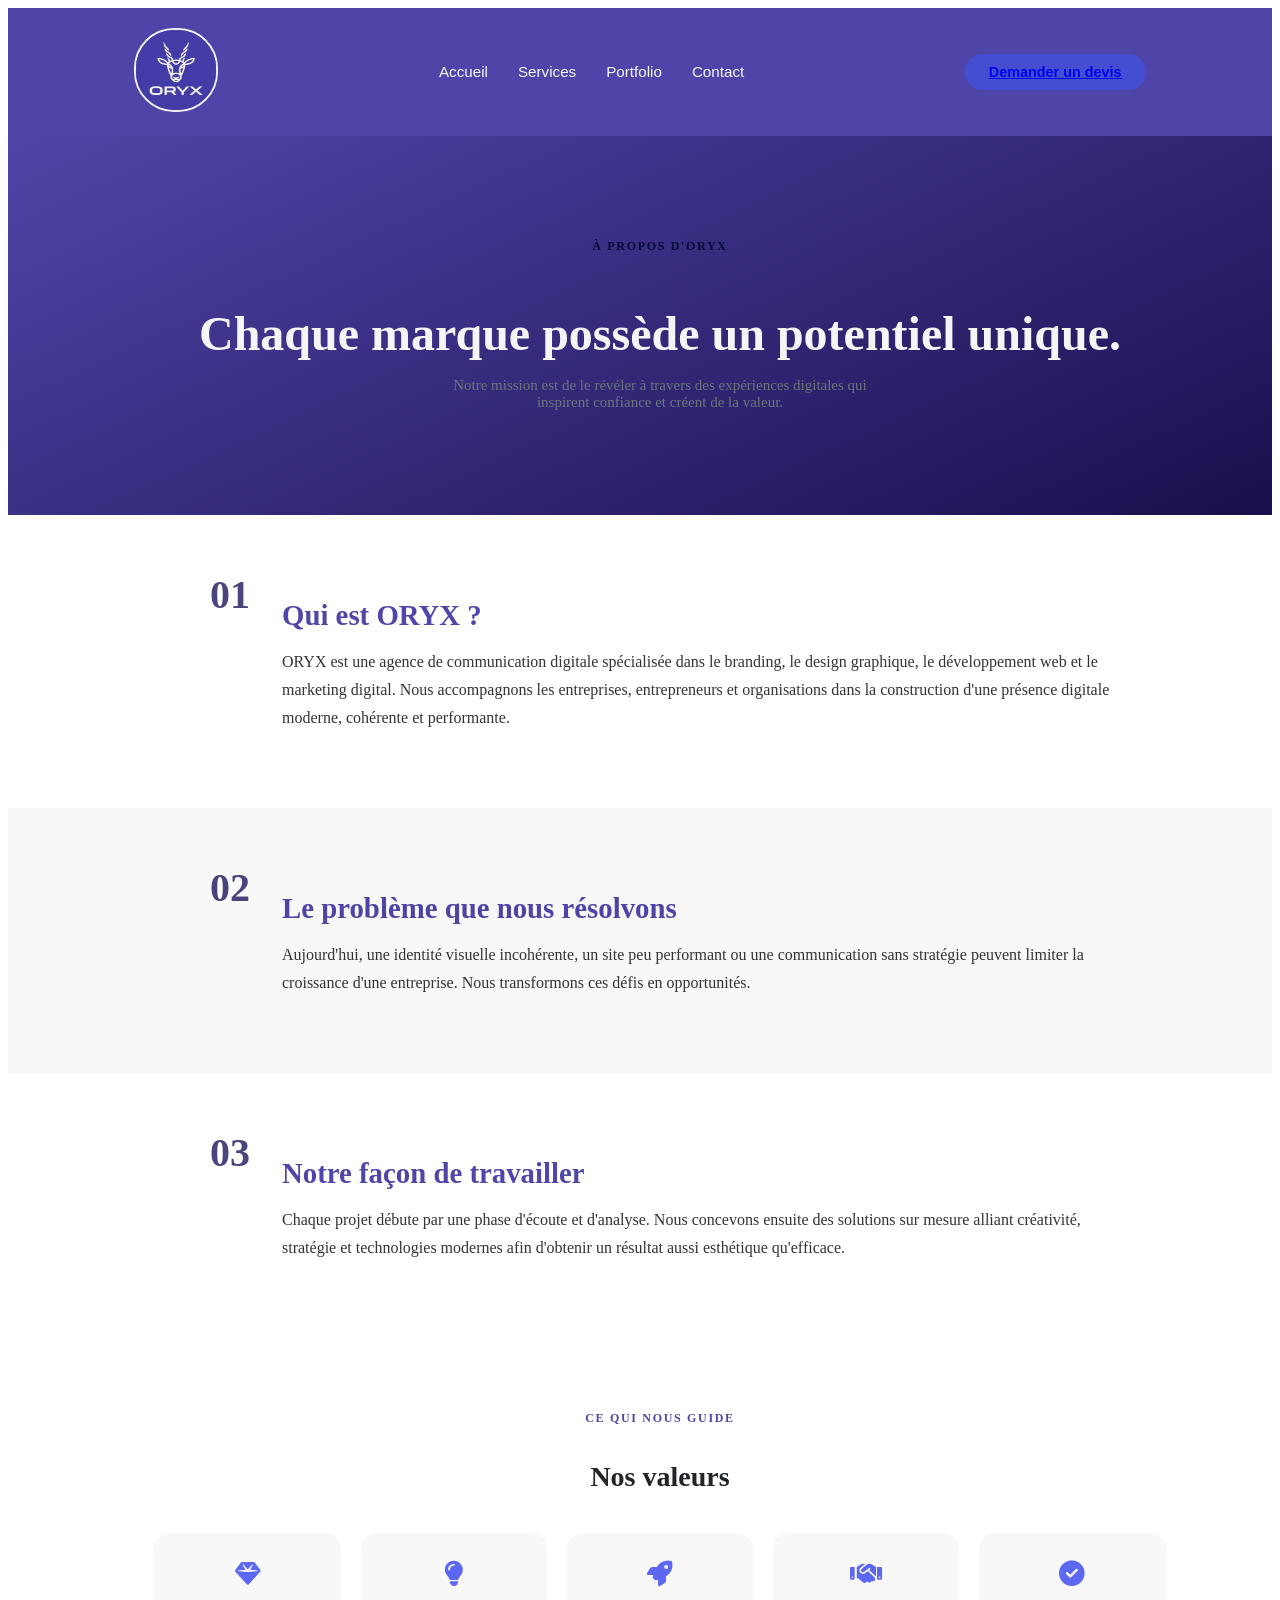
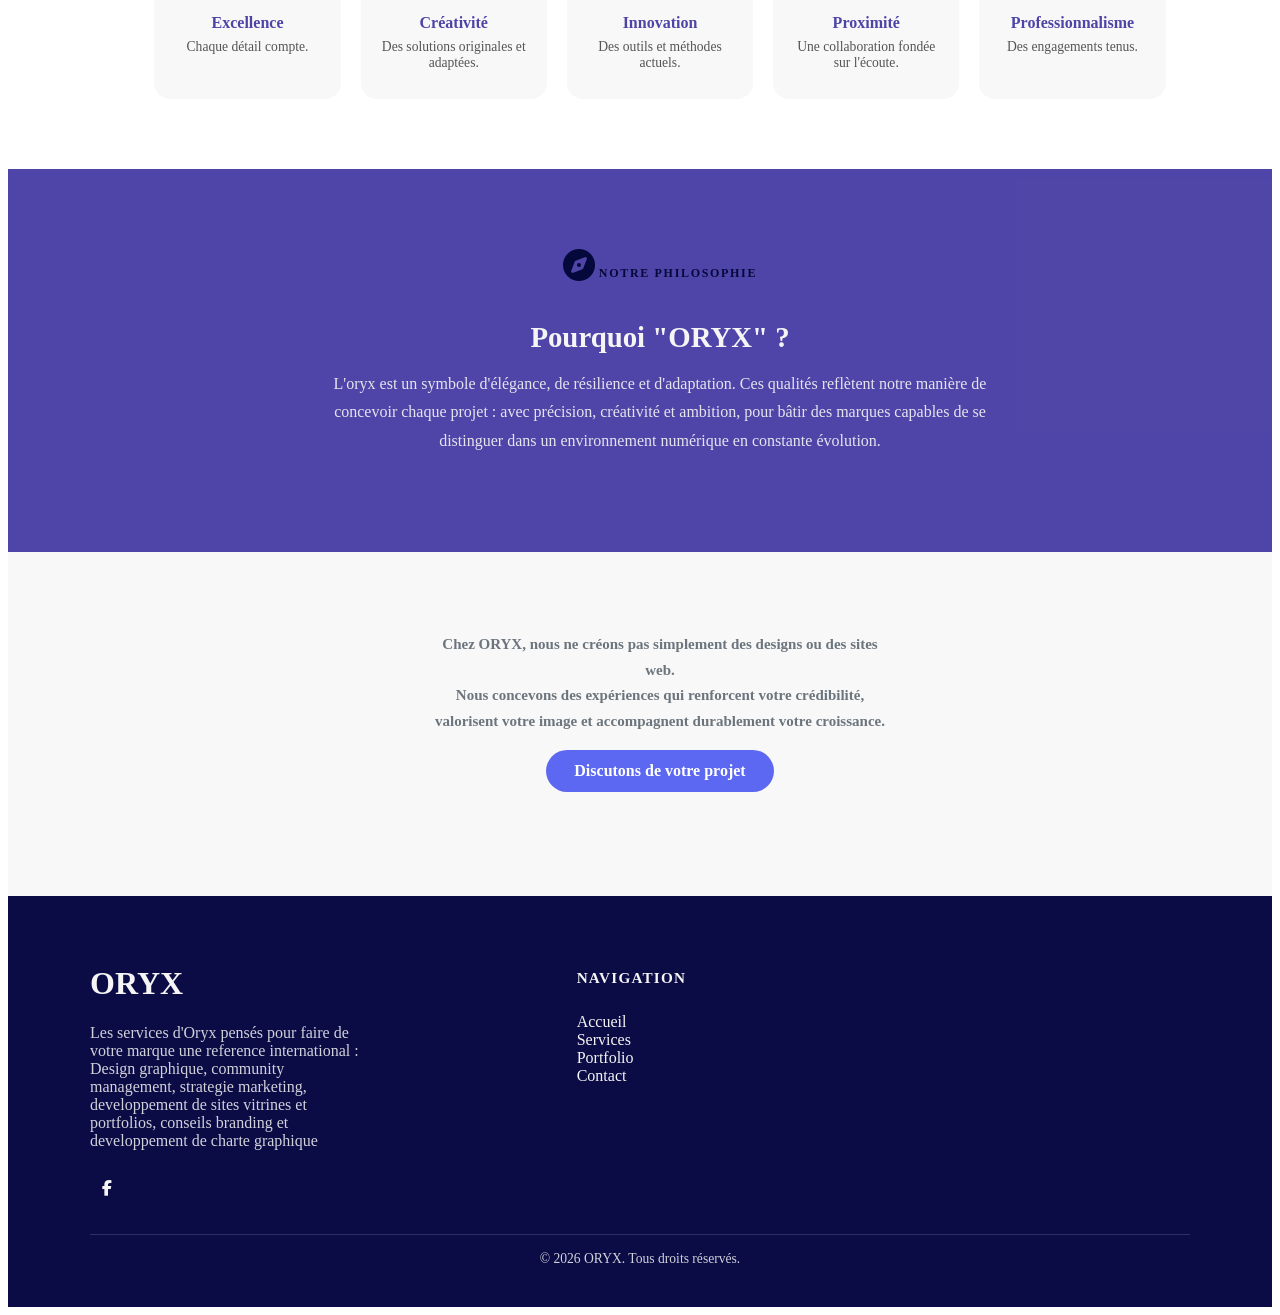
==== commit a747ccf1: "création de la section portfolio" ====
--- a/a_propos_2.html
+++ b/a_propos_2.html
@@ -9,9 +9,31 @@
     <link rel="stylesheet" href="https://cdnjs.cloudflare.com/ajax/libs/font-awesome/6.5.1/css/all.min.css">
     <link rel="stylesheet" href="a_propos_2.css">
     <link rel="stylesheet" href="oryx-effects.css">
+    <!-- Google Tag Manager -->
+    <script>
+        (function(w, d, s, l, i) {
+            w[l] = w[l] || [];
+            w[l].push({
+                'gtm.start': new Date().getTime(),
+                event: 'gtm.js'
+            });
+            var f = d.getElementsByTagName(s)[0],
+                j = d.createElement(s),
+                dl = l != 'dataLayer' ? '&l=' + l : '';
+            j.async = true;
+            j.src =
+                'https://www.googletagmanager.com/gtm.js?id=' + i + dl;
+            f.parentNode.insertBefore(j, f);
+        })(window, document, 'script', 'dataLayer', 'GTM-55G65H72');
+    </script>
+    <!-- End Google Tag Manager -->
 </head>
 
 <body>
+    <!-- Google Tag Manager (noscript) -->
+    <noscript><iframe src="https://www.googletagmanager.com/ns.html?id=GTM-55G65H72 "
+height="0 " width="0 " style="display:none;visibility:hidden "></iframe></noscript>
+    <!-- End Google Tag Manager (noscript) -->
     <header class="main-header">
         <div class="logo"> <img src="oryx_2_logo.png" style="height: 80px; width: 80px; border-radius: 40px; border: 2px solid #F1f1f1"> </div> <button class="burger" id="burgerBtn" aria-label="Ouvrir le menu">     <i class="fa-solid fa-bars"></i>   </button>
         <nav class="navigation">
@@ -149,21 +171,22 @@
             const partie2 = "08";
             const partie3 = "39";
             const partie4 = "51";
-            const message = "Bonjour M. le CEO de la marque Oryx, je souhaite obtenir un devis pour mon projet Merci! ";
+            const message = "Bonjour M. le CEO Oryx, je souhaite obtenir un devis pour mon projet Merci! ";
             const messageEncode = encodeURIComponent(message);
-            const lienWhatsappDevis = `https://wa.me/${indicatifPays}${partie1}${partie2}${partie3}${partie4}?text=${messageEncode}`;
-
+            const lienWhatsappDevis = `https://wa.me/+${indicatifPays}${partie1}${partie2}${partie3}${partie4}?text=${messageEncode}`;
             // Injection du bouton dans le site version desktop   
-            const conteneur1 = document.getElementById('cta-devis-whatsapp');
-            if (conteneur1) {
-                conteneur1.innerHTML = `<a href="${lienWhatsappDevis} " target="_blank " class="btn-devis ">Demander un devis</a>`;
+            const conteneur = document.getElementById('cta_devis_whatsapp');
+            if (conteneur) {
+                conteneur.innerHTML = `<a href="${lienWhatsappDevis} " target="_blank " class="btn-devis ">Demander un devis</a>`;
+
             }
             // Injection du bouton dans le menu mobile 
-            const conteneur2 = document.getElementById('cta_devis_whatsapp_mobile');
-            if (conteneur2) {
-                conteneur2.innerHTML = `<a href="${lienWhatsappDevis} " target="_blank " class="btn-devis ">Demander un devis</a>`;
-                cta_devis_whatsapp_mobile.style.backgroundColor = "#4e73df";
+            const conteneurMobile = document.getElementById('cta_devis_whatsapp_mobile');
+            if (conteneurMobile) {
+                conteneurMobile.innerHTML = `<a href="${lienWhatsappDevis} " target="_blank " class="btn-devis ">Demander un devis</a>`;
+                cta_devis_whatsapp_mobile.style.backgroundColor = "#4e73df ";
             }
+
 
         });
     </script>
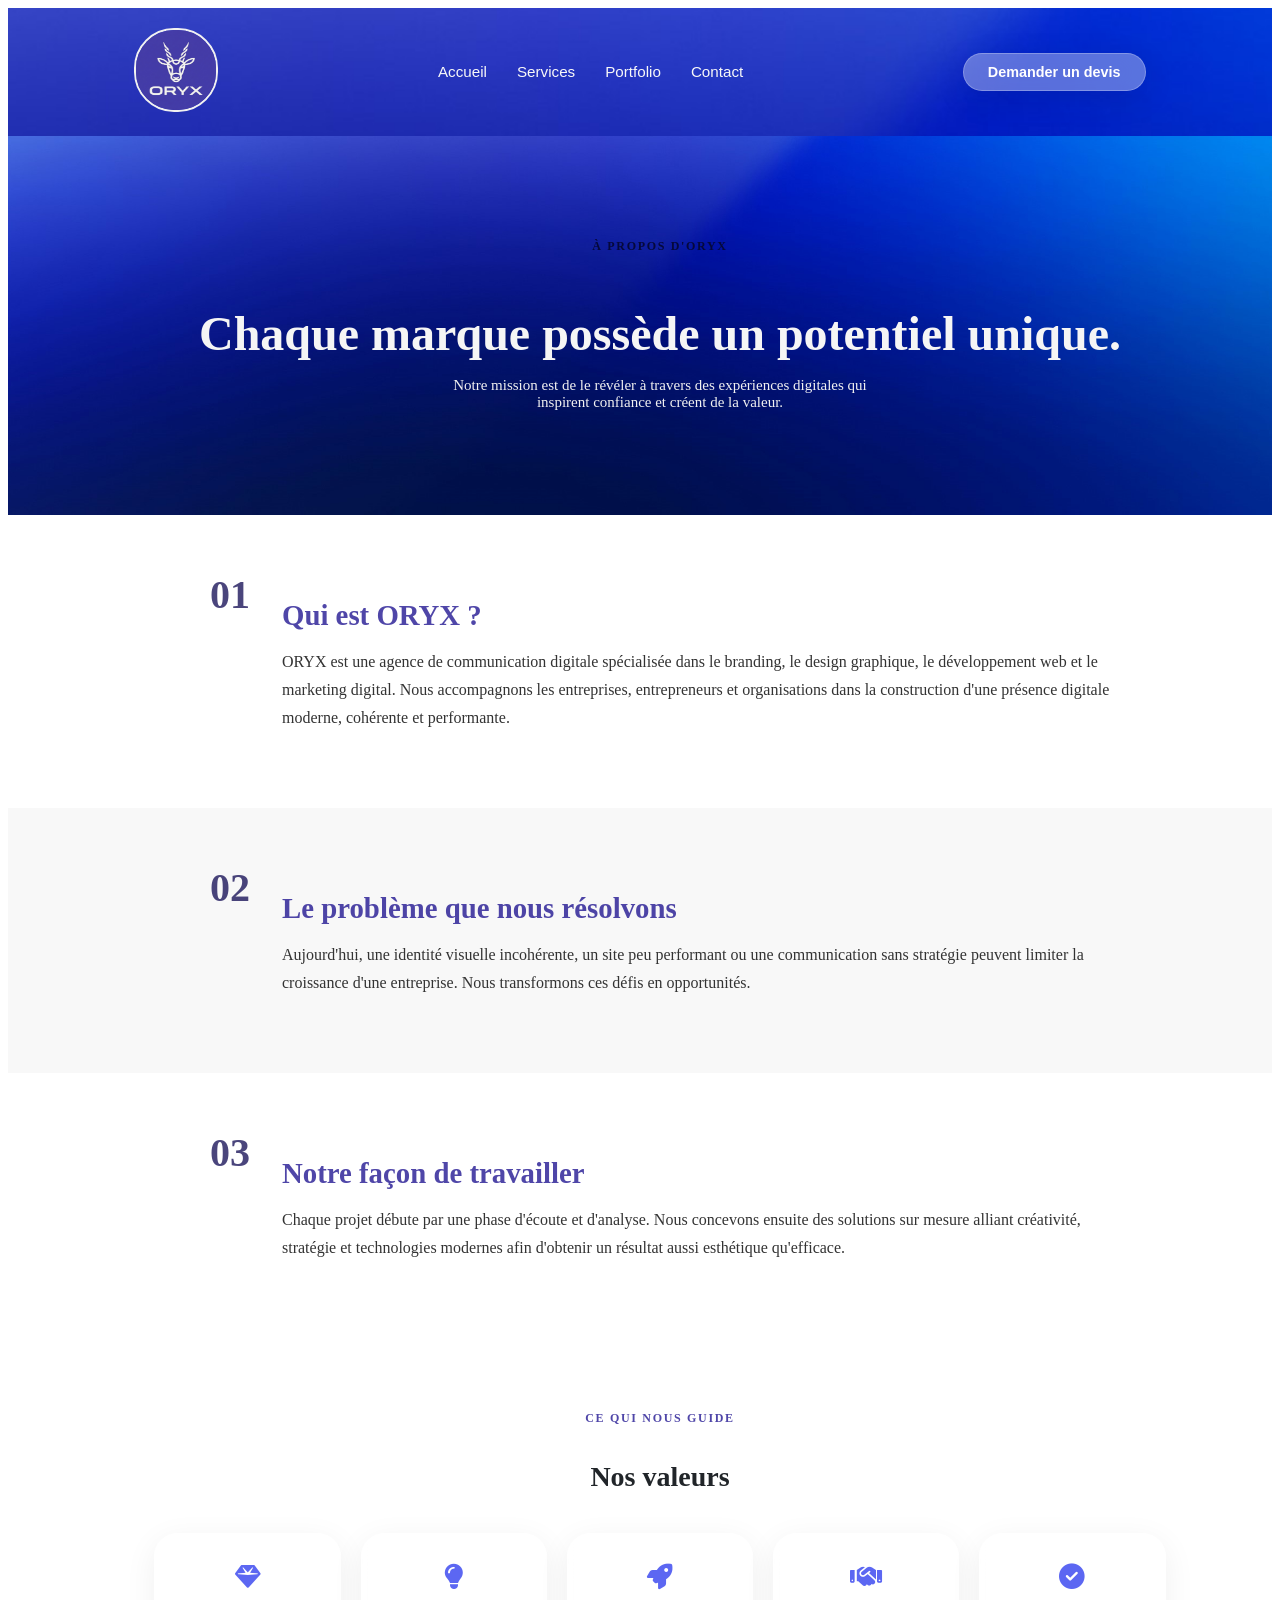
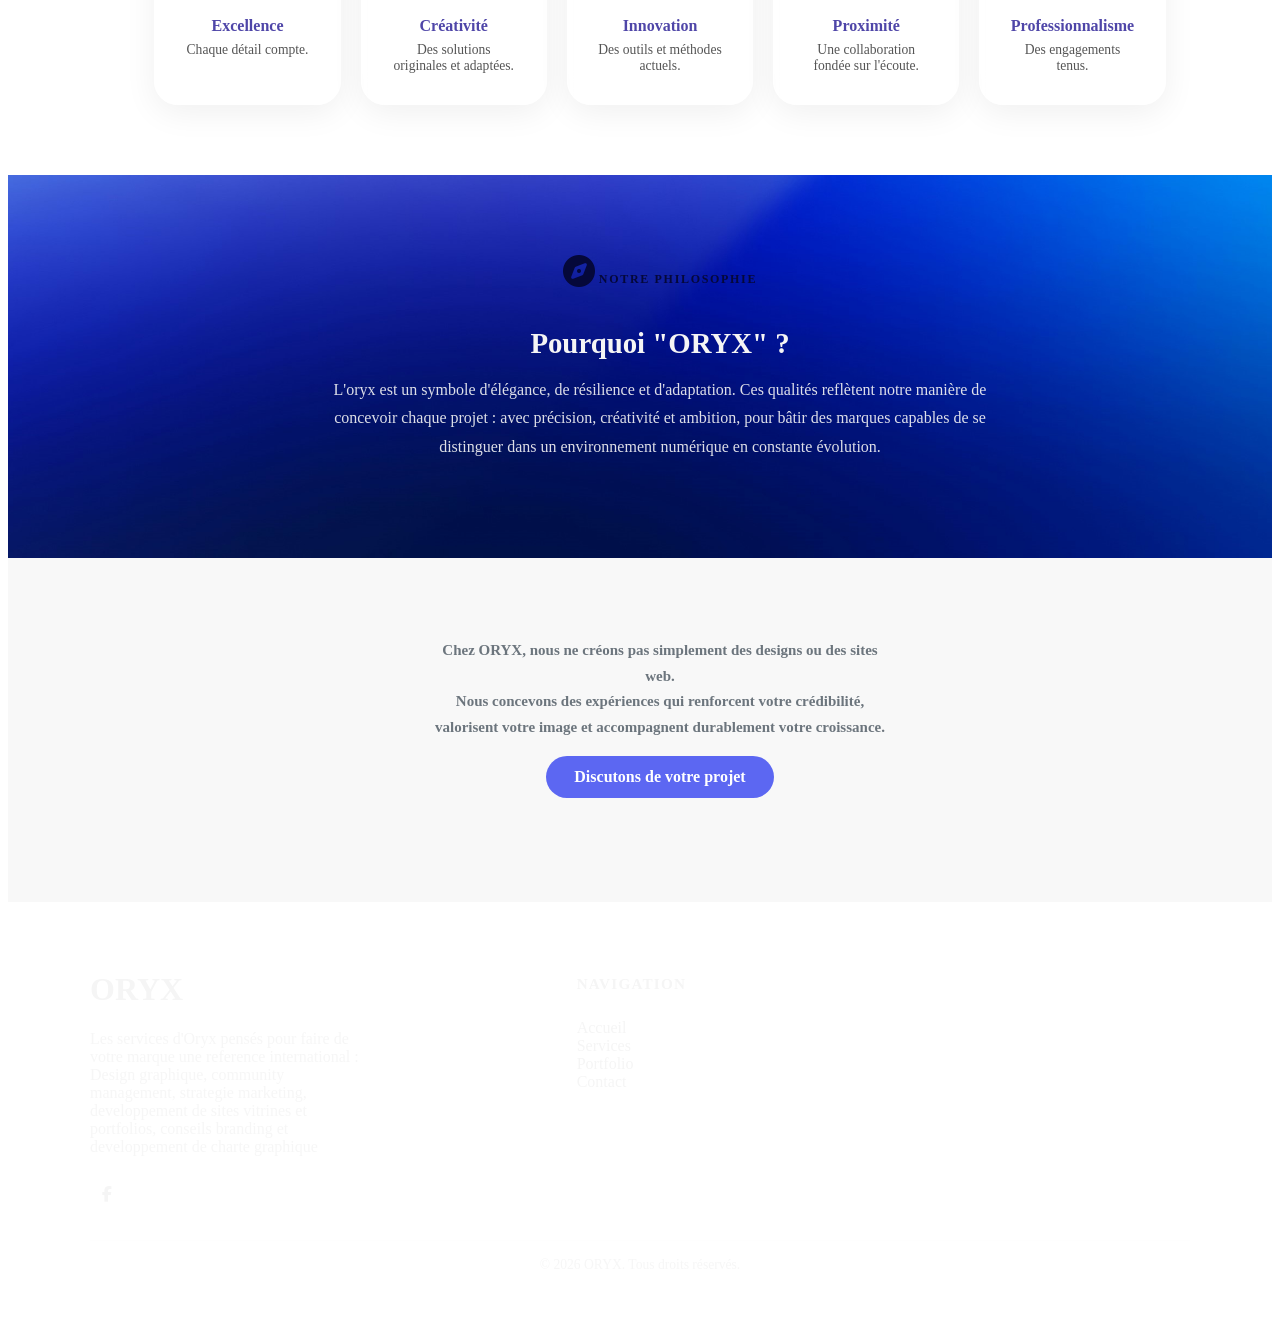
==== commit 2d9f5721: "refonte du site" ====
--- a/a_propos_2.html
+++ b/a_propos_2.html
@@ -53,7 +53,7 @@
     <section class="about-hero reveal">
         <div class="container text-center"> <span class="about-eyebrow">À propos d'ORYX</span>
             <h1>Chaque marque possède un potentiel unique.</h1>
-            <p class="about-hero-text">Notre mission est de le révéler à travers des expériences digitales qui inspirent confiance et créent de la valeur.</p>
+            <p class="about-hero-text" style="color: #F1f1f1;">Notre mission est de le révéler à travers des expériences digitales qui inspirent confiance et créent de la valeur.</p>
         </div>
     </section>
     <!-- ===================================================== 2. QUI EST ORYX ====================================================== -->
@@ -173,23 +173,65 @@
             const partie4 = "51";
             const message = "Bonjour M. le CEO Oryx, je souhaite obtenir un devis pour mon projet Merci! ";
             const messageEncode = encodeURIComponent(message);
+
+
             const lienWhatsappDevis = `https://wa.me/+${indicatifPays}${partie1}${partie2}${partie3}${partie4}?text=${messageEncode}`;
-            // Injection du bouton dans le site version desktop   
+
+            // ==========================================
+            // CONFIGURATION DES BOUTONS (Fonction réutilisable)
+            // ==========================================
+            function appliquerEffetGlace(element) {
+                if (!element) return;
+
+                // Styles initiaux
+                element.style.backgroundColor = "rgba(255, 255, 255, 0.35)";
+                element.style.backdropFilter = "blur(20px)";
+                element.style.webkitBackdropFilter = "blur(20px)";
+                element.style.border = "1px solid rgba(255, 255, 255, 0.25)";
+                element.style.boxShadow = "0 8px 32px 0 rgba(0, 0, 0, 0.1)";
+                element.style.listStyle = "none";
+                element.style.transition = "all 0.3s ease"; // Ajout pour la fluidité des animations
+
+                // Événement Hover (Entrée de la souris)
+                element.addEventListener("mouseenter", () => {
+                    element.style.backgroundColor = "rgba(255, 255, 255, 0.25)";
+                    element.style.backdropFilter = "blur(30px)";
+                    element.style.webkitBackdropFilter = "blur(30px)";
+                    element.style.boxShadow = "0 12px 40px 0 rgba(0, 0, 0, 0.2)";
+                    element.style.transform = "scale(1.03)";
+                });
+
+                // Événement Hover (Sortie de la souris)
+                element.addEventListener("mouseleave", () => {
+                    element.style.backgroundColor = "rgba(255, 255, 255, 0.15)";
+                    element.style.backdropFilter = "blur(20px)";
+                    element.style.webkitBackdropFilter = "blur(20px)";
+                    element.style.boxShadow = "0 8px 32px 0 rgba(0, 0, 0, 0.1)";
+                    element.style.transform = "scale(1)";
+                });
+            }
+
+            // ==========================================
+            // INJECTION VERSION DESKTOP
+            // ==========================================
             const conteneur = document.getElementById('cta_devis_whatsapp');
             if (conteneur) {
-                conteneur.innerHTML = `<a href="${lienWhatsappDevis} " target="_blank " class="btn-devis ">Demander un devis</a>`;
-
+                conteneur.innerHTML = `<a href="${lienWhatsappDevis}" target="_blank" class="btn-devis">Demander un devis</a>`;
+                appliquerEffetGlace(conteneur);
+                conteneur.style.listStyle = "none";
             }
-            // Injection du bouton dans le menu mobile 
+
+            // ==========================================
+            // INJECTION VERSION MOBILE
+            // ==========================================
             const conteneurMobile = document.getElementById('cta_devis_whatsapp_mobile');
             if (conteneurMobile) {
-                conteneurMobile.innerHTML = `<a href="${lienWhatsappDevis} " target="_blank " class="btn-devis ">Demander un devis</a>`;
-                cta_devis_whatsapp_mobile.style.backgroundColor = "#4e73df ";
+                conteneurMobile.innerHTML = `<a href="${lienWhatsappDevis}" target="_blank" class="btn-devis">Demander un devis</a>`;
+                appliquerEffetGlace(conteneurMobile);
             }
-
-
         });
     </script>
+
     <script>
         const burgerBtn = document.getElementById('burgerBtn');
         const navLinks = document.querySelector('.nav-links');
@@ -205,6 +247,7 @@
         }
     </script>
     <script src="oryx-effects.js "></script>
+    <script defer src="/_vercel/insights/script.js "></script>
 </body>
 
 </html>
--- a/a_propos_2.css
+++ b/a_propos_2.css
@@ -93,7 +93,11 @@
     justify-content: space-between;
     padding: 20px 10%;
     font-family: 'Arial', sans-serif;
-    background: #12058abd;
+    background-image: url('fond8.jpg');
+    background-size: cover;
+    background-position: center;
+    background-repeat: no-repeat;
+    background-attachment: fixed;
 }
 
 .nav-links {
@@ -143,6 +147,23 @@
     display: none;
 }
 
+#cta_devis_whatsapp a,
+#cta_devis_whatsapp_mobile a {
+    color: #ffffff !important;
+    /* Force le texte en blanc pur */
+    text-decoration: none !important;
+    /* Supprime le soulignement non professionnel */
+    display: block !important;
+    width: 100%;
+    text-align: center;
+}
+
+#cta_devis_whatsapp a:hover,
+#cta_devis_whatsapp_mobile a:hover {
+    color: #ffffff !important;
+    text-decoration: none !important;
+}
+
 .burger {
     display: none;
     background: none;
@@ -167,7 +188,11 @@
 }
 
 .about-hero {
-    background: linear-gradient(155deg, #12058abd 0%, #1a0f4d 100%);
+    background-image: url('fond8.jpg');
+    background-size: cover;
+    background-position: center;
+    background-repeat: no-repeat;
+    background-attachment: fixed;
     color: whitesmoke;
     padding: 100px 10% 80px;
     text-align: center;
@@ -251,6 +276,13 @@
     border-radius: 16px;
     padding: 1.75rem 1.25rem;
     transition: transform 0.25s ease, boxshadow 0.25s ease;
+    backdrop-filter: blur(20px);
+    -webkit-backdrop-filter: blur(20px);
+    border: 1px solid rgba(255, 255, 255, 0.795);
+    border-radius: 24px;
+    box-shadow: 0 8px 32px 0 rgba(0, 0, 14, 0.062);
+    padding: 30px;
+    background-color: rgba(255, 254, 254, 0.055);
 }
 
 .value-card:hover {
@@ -278,7 +310,11 @@
 }
 
 .philosophy-section {
-    background: #12058abd;
+    background-image: url('fond8.jpg');
+    background-size: cover;
+    background-position: center;
+    background-repeat: no-repeat;
+    background-attachment: fixed;
     color: whitesmoke;
     padding: 80px 10%;
     text-align: center;
@@ -342,7 +378,11 @@
 /* =========================================== ========== Footer =========================================== ========== */
 
 footer.site-footer {
-    background-color: var(--bleu-marine);
+    background-image: url('fond8.jpg');
+    background-size: cover;
+    background-position: center;
+    background-repeat: no-repeat;
+    background-attachment: fixed;
     color: rgba(245, 245, 245, 0.85);
 }
 
